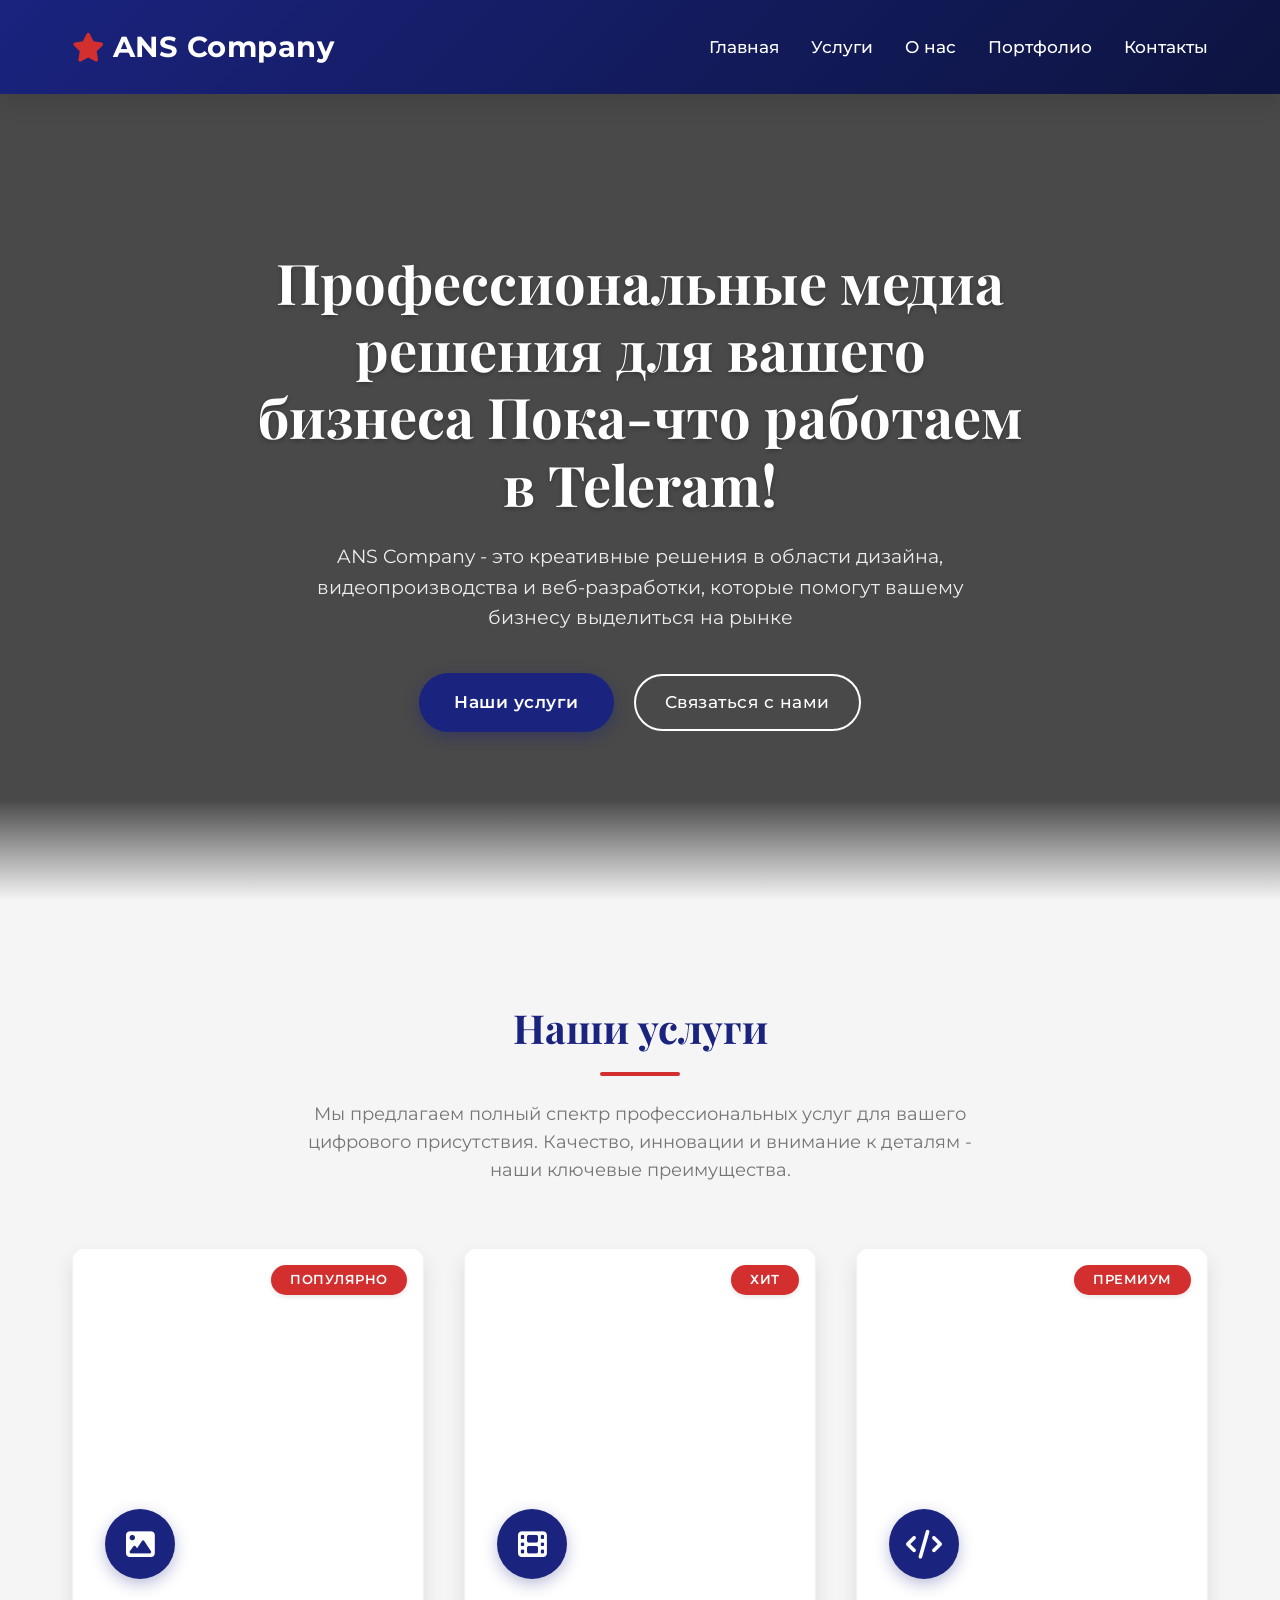
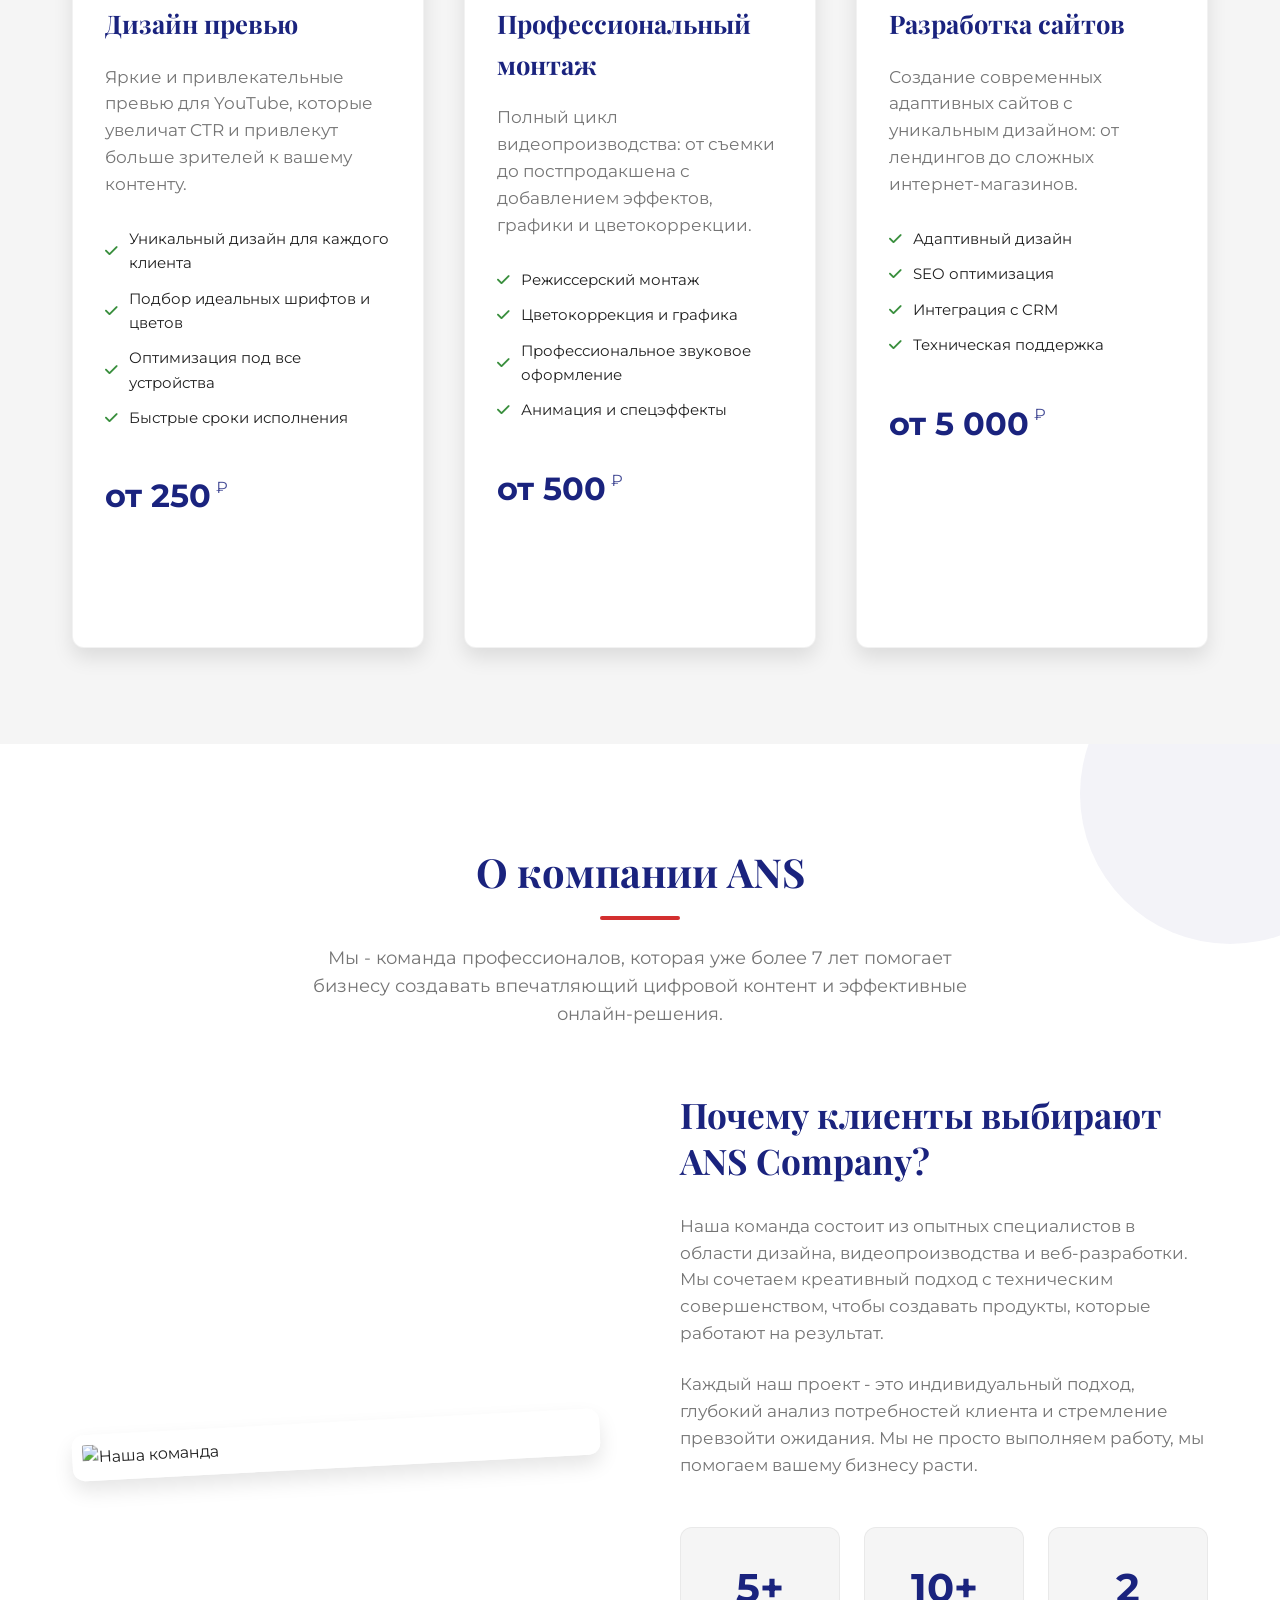
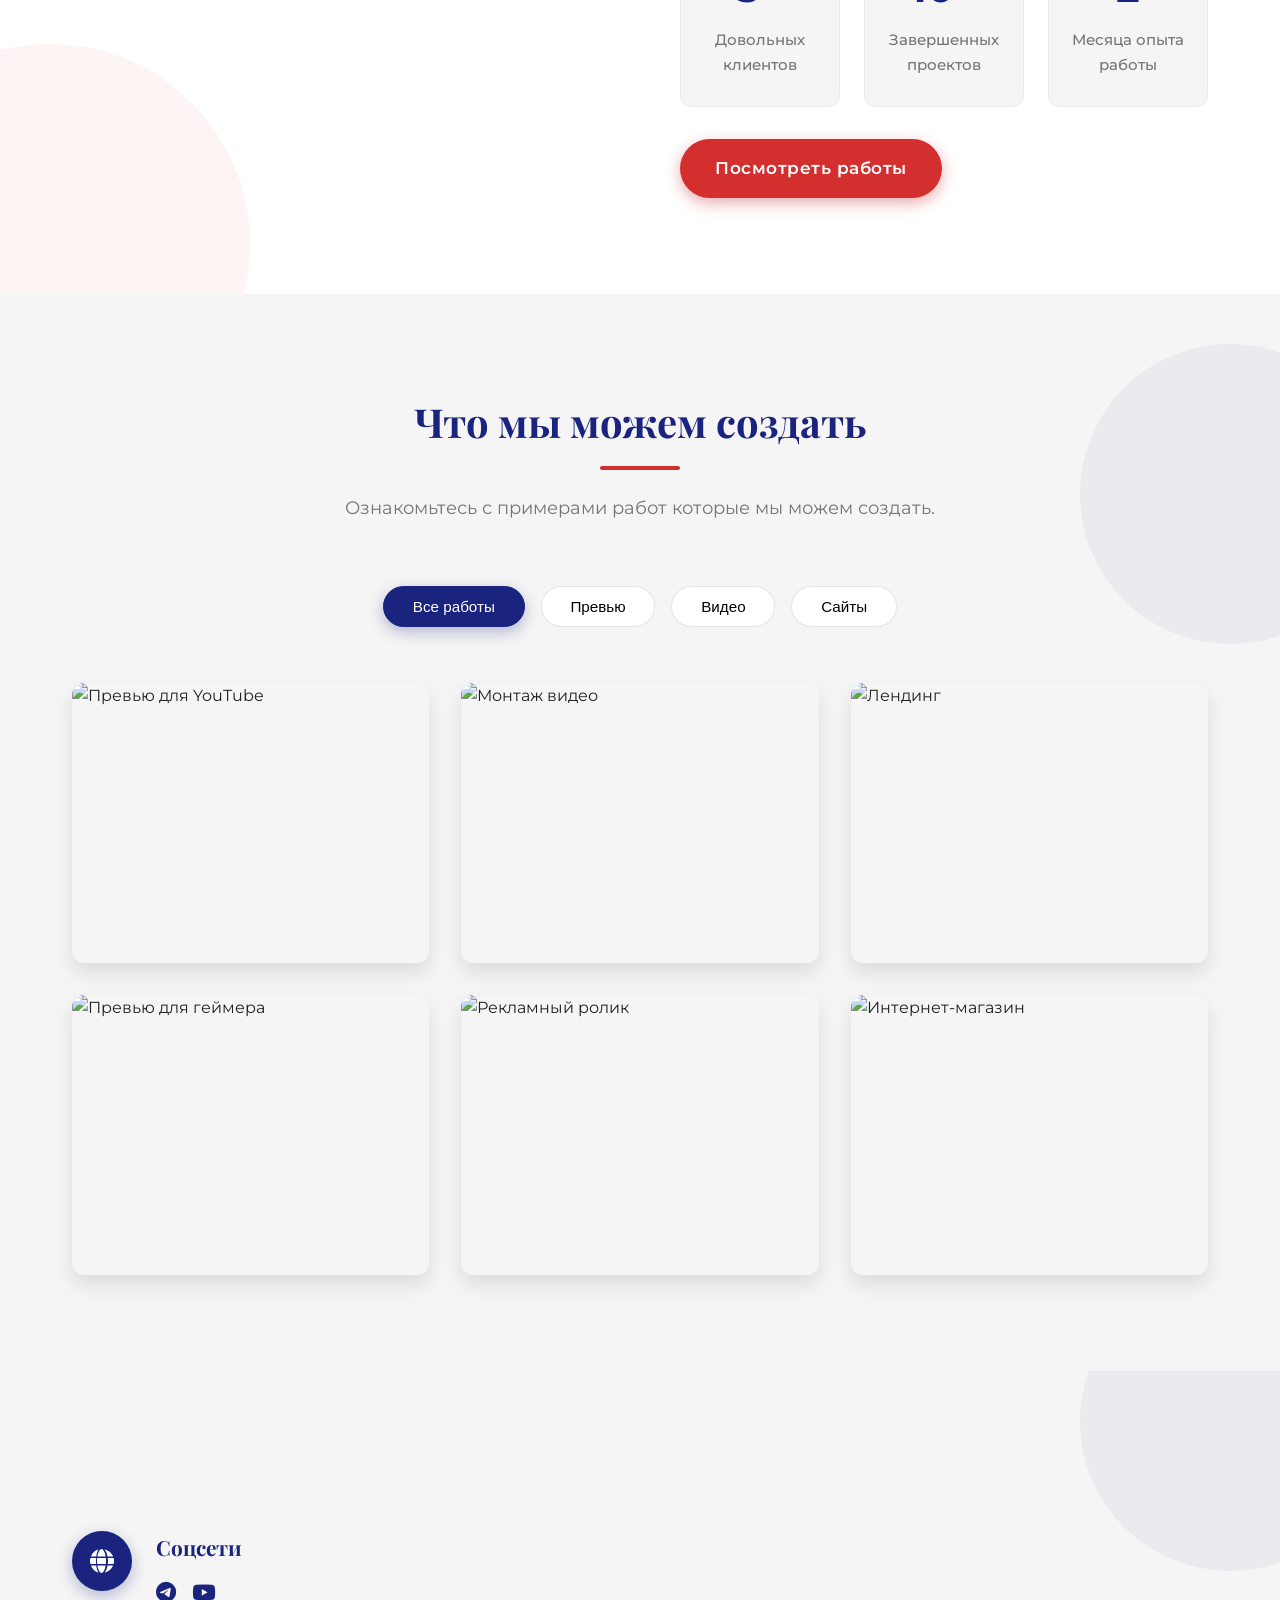
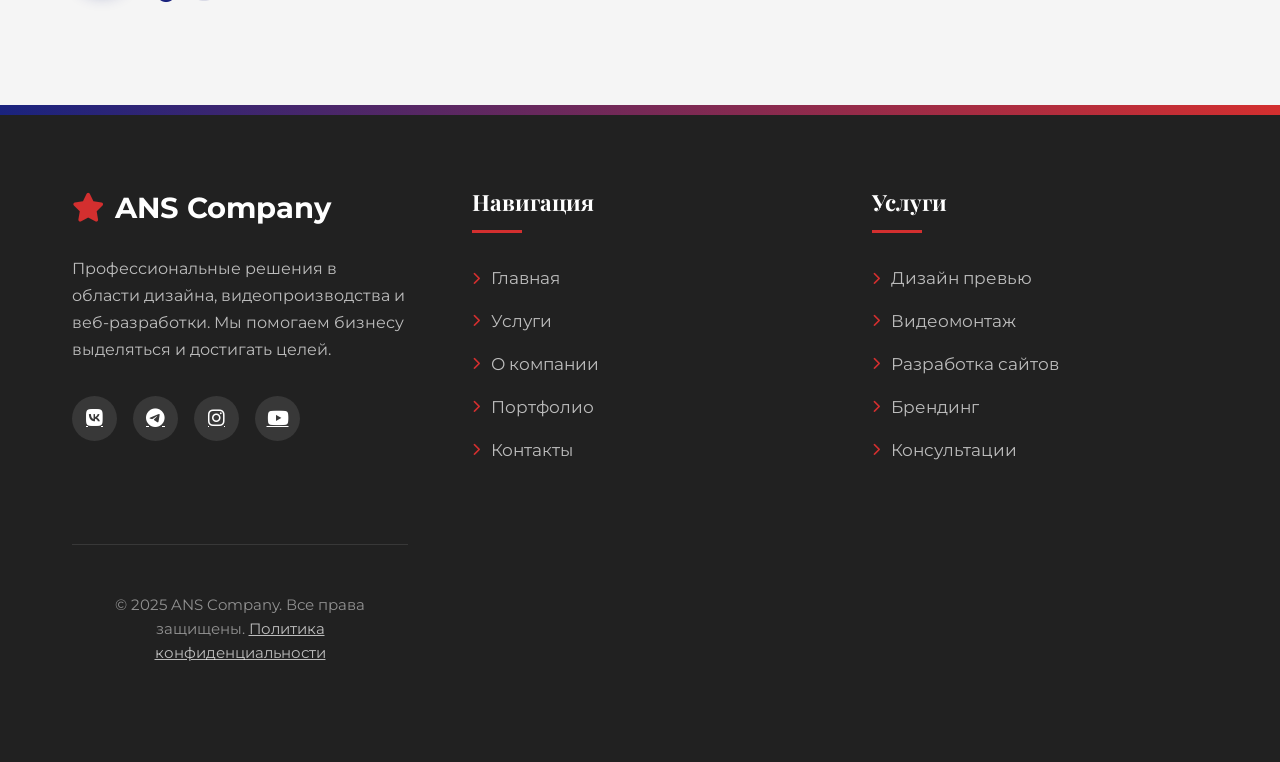
==== index.html @ fa91550e "Update index.html" ====
<!DOCTYPE html>
<html lang="ru">
<head>
    <meta charset="UTF-8">
    <meta name="viewport" content="width=device-width, initial-scale=1.0">
    <title>ANS Company - Профессиональные медиа услуги</title>
    <link rel="stylesheet" href="https://cdnjs.cloudflare.com/ajax/libs/font-awesome/6.4.0/css/all.min.css">
    <link rel="preconnect" href="https://fonts.googleapis.com">
    <link rel="preconnect" href="https://fonts.gstatic.com" crossorigin>
    <link href="https://fonts.googleapis.com/css2?family=Montserrat:wght@400;500;600;700&family=Playfair+Display:wght@700&display=swap" rel="stylesheet">
    <link rel="stylesheet" href="style.css">
</head>
<body>
    <!-- Header -->
    <header id="header">
        <div class="container">
            <div class="header-content">
                <div class="logo">
                    <i class="fas fa-star"></i>
                    <span>ANS Company</span>
                </div>
                
                <nav>
                    <ul id="nav-menu">
                        <li><a href="#home">Главная</a></li>
                        <li><a href="#services">Услуги</a></li>
                        <li><a href="#about">О нас</a></li>
                        <li><a href="#portfolio">Портфолио</a></li>
                        <li><a href="#contact">Контакты</a></li>
                    </ul>
                    
                    <button class="mobile-menu-btn" id="mobile-menu-btn">
                        <i class="fas fa-bars"></i>с
                    </button>
                </nav>
            </div>
        </div>
    </header>

    <!-- Hero Section -->
    <section class="hero" id="home">
        <div class="container">
            <div class="hero-content">
                <h1>Профессиональные медиа решения для вашего бизнеса
Пока-что работаем в Teleram!
</h1>
                <p>ANS Company - это креативные решения в области дизайна, видеопроизводства и веб-разработки, которые помогут вашему бизнесу выделиться на рынке</p>
                <div>
                    <a href="#services" class="btn btn-primary btn-pulse">Наши услуги</a>
                    <a href="https://t.me/andcompanyi" class="btn btn-outline" style="margin-left: 1rem;">Связаться с нами</a>
                </div>
            </div>
        </div>
    </section>

    <!-- Services Section -->
    <section class="section" id="services">
        <div class="container">
            <div class="section-title">
                <h2>Наши услуги</h2>
                <p>Мы предлагаем полный спектр профессиональных услуг для вашего цифрового присутствия. Качество, инновации и внимание к деталям - наши ключевые преимущества.</p>
            </div>
            
            <div class="services-grid">
                <!-- Service 1 -->
                <div class="service-card">
                    <div class="service-image" style="background-image: url('https://images.unsplash.com/photo-1611162617213-6d7f115eb148?ixlib=rb-4.0.3&auto=format&fit=crop&w=1074&q=80');">
                        <span class="service-badge">Популярно</span>
                    </div>
                    <div class="service-content">
                        <div class="service-icon">
                            <i class="fas fa-image"></i>
                        </div>
                        <h3 class="service-title">Дизайн превью</h3>
                        <p class="service-description">Яркие и привлекательные превью для YouTube, которые увеличат CTR и привлекут больше зрителей к вашему контенту.</p>
                        
                        <ul class="service-features">
                            <li><i class="fas fa-check"></i> Уникальный дизайн для каждого клиента</li>
                            <li><i class="fas fa-check"></i> Подбор идеальных шрифтов и цветов</li>
                            <li><i class="fas fa-check"></i> Оптимизация под все устройства</li>
                            <li><i class="fas fa-check"></i> Быстрые сроки исполнения</li>
                        </ul>
                        
                        <div class="service-price">от 250 <span>₽</span></div>
                        <a href="zakaz.html" class="btn btn-outline">Заказать</a>
                    </div>
                </div>
                
                <!-- Service 2 -->
                <div class="service-card">
                    <div class="service-image" style="background-image: url('https://images.unsplash.com/photo-1581094794329-c8112a89af12?ixlib=rb-4.0.3&auto=format&fit=crop&w=1170&q=80');">
                        <span class="service-badge">Хит</span>
                    </div>
                    <div class="service-content">
                        <div class="service-icon">
                            <i class="fas fa-film"></i>
                        </div>
                        <h3 class="service-title">Профессиональный монтаж</h3>
                        <p class="service-description">Полный цикл видеопроизводства: от съемки до постпродакшена с добавлением эффектов, графики и цветокоррекции.</p>
                        
                        <ul class="service-features">
                            <li><i class="fas fa-check"></i> Режиссерский монтаж</li>
                            <li><i class="fas fa-check"></i> Цветокоррекция и графика</li>
                            <li><i class="fas fa-check"></i> Профессиональное звуковое оформление</li>
                            <li><i class="fas fa-check"></i> Анимация и спецэффекты</li>
                        </ul>
                        
                        <div class="service-price">от 500 <span>₽</span></div>
                        <a href="zakaz.html" class="btn btn-outline">Заказать</a>
                    </div>
                </div>
                
                <!-- Service 3 -->
                <div class="service-card">
                    <div class="service-image" style="background-image: url('https://images.unsplash.com/photo-1547658719-da2b51169166?ixlib=rb-4.0.3&auto=format&fit=crop&w=1064&q=80');">
                        <span class="service-badge">Премиум</span>
                    </div>
                    <div class="service-content">
                        <div class="service-icon">
                            <i class="fas fa-code"></i>
                        </div>
                        <h3 class="service-title">Разработка сайтов</h3>
                        <p class="service-description">Создание современных адаптивных сайтов с уникальным дизайном: от лендингов до сложных интернет-магазинов.</p>
                        
                        <ul class="service-features">
                            <li><i class="fas fa-check"></i> Адаптивный дизайн</li>
                            <li><i class="fas fa-check"></i> SEO оптимизация</li>
                            <li><i class="fas fa-check"></i> Интеграция с CRM</li>
                            <li><i class="fas fa-check"></i> Техническая поддержка</li>
                        </ul>
                        
                        <div class="service-price">от 5 000 <span>₽</span></div>
                        <a href="zakaz.html" class="btn btn-outline">Заказать</a>
                    </div>
                </div>
            </div>
        </div>
    </section>

    <!-- About Section -->
    <section class="section about" id="about">
        <div class="container">
            <div class="section-title">
                <h2>О компании ANS</h2>
                <p>Мы - команда профессионалов, которая уже более 7 лет помогает бизнесу создавать впечатляющий цифровой контент и эффективные онлайн-решения.</p>
            </div>
            
            <div class="about-content">
                <div class="about-image">
                    <img src="https://images.unsplash.com/photo-1522071820081-009f0129c71c?ixlib=rb-4.0.3&auto=format&fit=crop&w=1470&q=80" alt="Наша команда">
                </div>
                
                <div class="about-text">
                    <h3>Почему клиенты выбирают ANS Company?</h3>
                    <p>Наша команда состоит из опытных специалистов в области дизайна, видеопроизводства и веб-разработки. Мы сочетаем креативный подход с техническим совершенством, чтобы создавать продукты, которые работают на результат.</p>
                    <p>Каждый наш проект - это индивидуальный подход, глубокий анализ потребностей клиента и стремление превзойти ожидания. Мы не просто выполняем работу, мы помогаем вашему бизнесу расти.</p>
                    
                    <div class="stats">
                        <div class="stat-item">
                            <div class="stat-number">5+</div>
                            <div class="stat-text">Довольных клиентов</div>
                        </div>
                        <div class="stat-item">
                            <div class="stat-number">10+</div>
                            <div class="stat-text">Завершенных проектов</div>
                        </div>
                        <div class="stat-item">
                            <div class="stat-number">2</div>
                            <div class="stat-text">Месяца опыта работы</div>
                        </div>
                    </div>
                    
                    <a href="#portfolio" class="btn btn-secondary" style="margin-top: 2rem;">Посмотреть работы</a>
                </div>
            </div>
        </div>
    </section>

    <!-- Portfolio Section -->
    <section class="section portfolio" id="portfolio">
        <div class="container">
            <div class="section-title">
                <h2>Что мы можем создать</h2>
                <p>Ознакомьтесь с примерами работ которые мы можем создать.</p>
            </div>
            
            <div class="portfolio-filter">
                <button class="filter-btn active" data-filter="all">Все работы</button>
                <button class="filter-btn" data-filter="preview">Превью</button>
                <button class="filter-btn" data-filter="video">Видео</button>
                <button class="filter-btn" data-filter="website">Сайты</button>
            </div>
            
            <div class="portfolio-grid">
                <!-- Portfolio Item 1 -->
                <div class="portfolio-item" data-category="preview">
                    <img src="https://images.unsplash.com/photo-1611162616475-46592b32151b?ixlib=rb-4.0.3&auto=format&fit=crop&w=1074&q=80" alt="Превью для YouTube" class="portfolio-img">
                    <div class="portfolio-overlay">
                        <h4 class="portfolio-title">Превью для YouTube</h4>
                        <a href="#" class="portfolio-link"><i class="fas fa-eye"></i> Подробнее</a>
                    </div>
                </div>
                
                <!-- Portfolio Item 2 -->
                <div class="portfolio-item" data-category="video">
                    <img src="https://images.unsplash.com/photo-1581094794329-c8112a89af12?ixlib=rb-4.0.3&auto=format&fit=crop&w=1170&q=80" alt="Монтаж видео" class="portfolio-img">
                    <div class="portfolio-overlay">
                        <h4 class="portfolio-title">Корпоративное видео</h4>
                        <a href="#" class="portfolio-link"><i class="fas fa-eye"></i> Подробнее</a>
                    </div>
                </div>
                
                <!-- Portfolio Item 3 -->
                <div class="portfolio-item" data-category="website">
                    <img src="https://images.unsplash.com/photo-1547658719-da2b51169166?ixlib=rb-4.0.3&auto=format&fit=crop&w=1064&q=80" alt="Лендинг" class="portfolio-img">
                    <div class="portfolio-overlay">
                        <h4 class="portfolio-title">Лендинг для стартапа</h4>
                        <a href="#" class="portfolio-link"><i class="fas fa-eye"></i> Подробнее</a>
                    </div>
                </div>
                
                <!-- Portfolio Item 4 -->
                <div class="portfolio-item" data-category="preview">
                    <img src="https://images.unsplash.com/photo-1611162616305-c69b3fa7fbe0?ixlib=rb-4.0.3&auto=format&fit=crop&w=1074&q=80" alt="Превью для геймера" class="portfolio-img">
                    <div class="portfolio-overlay">
                        <h4 class="portfolio-title">Превью для игрового канала</h4>
                        <a href="#" class="portfolio-link"><i class="fas fa-eye"></i> Подробнее</a>
                    </div>
                </div>
                
                <!-- Portfolio Item 5 -->
                <div class="portfolio-item" data-category="video">
                    <img src="https://images.unsplash.com/photo-1552664730-d307ca884978?ixlib=rb-4.0.3&auto=format&fit=crop&w=1470&q=80" alt="Рекламный ролик" class="portfolio-img">
                    <div class="portfolio-overlay">
                        <h4 class="portfolio-title">Рекламный ролик</h4>
                        <a href="#" class="portfolio-link"><i class="fas fa-eye"></i> Подробнее</a>
                    </div>
                </div>
                
                <!-- Portfolio Item 6 -->
                <div class="portfolio-item" data-category="website">
                    <img src="https://images.unsplash.com/photo-1467232004584-a241de8bcf5d?ixlib=rb-4.0.3&auto=format&fit=crop&w=1169&q=80" alt="Интернет-магазин" class="portfolio-img">
                    <div class="portfolio-overlay">
                        <h4 class="portfolio-title">Интернет-магазин</h4>
                        <a href="#" class="portfolio-link"><i class="fas fa-eye"></i> Подробнее</a>
                    </div>
                </div>
            </div>
        </div>
    </section>

    <!-- Testimonials Section -->
   

    <!-- Contact Section -->
    <section class="section contact" id="contact">
        <div class="container">
            <div class="section-title">
            </div>
            
            
                    
                    <div class="contact-item">
                        <div class="contact-icon">
                            <i class="fas fa-globe"></i>
                        </div>
                        <div class="contact-text">
                            <h3>Соцсети</h3>
                            <div style="display: flex; gap: 1rem; margin-top: 0.5rem;">
                                <a href="#" style="color: var(--primary); font-size: 1.3rem;"><i class="fab fa-telegram"></i> </a>
                                <a href="#" style="color: var(--primary); font-size: 1.3rem;"><i class="fab fa-youtube"></i></a>
                            </div>
                        </div>
                    </div>
                </div>
                
                
    </section>

    <!-- Footer -->
    <footer>
        <div class="container">
            <div class="footer-content">
                <div class="footer-about">
                    <div class="footer-logo">
                        <i class="fas fa-star"></i>
                        <span>ANS Company</span>
                    </div>
                    <p>Профессиональные решения в области дизайна, видеопроизводства и веб-разработки. Мы помогаем бизнесу выделяться и достигать целей.</p>
                    <div class="social-links">
                        <a href="#" class="social-link"><i class="fab fa-vk"></i></a>
                        <a href="#" class="social-link"><i class="fab fa-telegram"></i></a>
                        <a href="#" class="social-link"><i class="fab fa-instagram"></i></a>
                        <a href="#" class="social-link"><i class="fab fa-youtube"></i></a>
                    </div>
                </div>
                
                <div class="footer-links">
                    <h3>Навигация</h3>
                    <ul>
                        <li><a href="#home"><i class="fas fa-chevron-right"></i> Главная</a></li>
                        <li><a href="#services"><i class="fas fa-chevron-right"></i> Услуги</a></li>
                        <li><a href="#about"><i class="fas fa-chevron-right"></i> О компании</a></li>
                        <li><a href="#portfolio"><i class="fas fa-chevron-right"></i> Портфолио</a></li>
                        <li><a href="#contact"><i class="fas fa-chevron-right"></i> Контакты</a></li>
                    </ul>
                </div>
                
                <div class="footer-links">
                    <h3>Услуги</h3>
                    <ul>
                        <li><a href="#"><i class="fas fa-chevron-right"></i> Дизайн превью</a></li>
                        <li><a href="#"><i class="fas fa-chevron-right"></i> Видеомонтаж</a></li>
                        <li><a href="#"><i class="fas fa-chevron-right"></i> Разработка сайтов</a></li>
                        <li><a href="#"><i class="fas fa-chevron-right"></i> Брендинг</a></li>
                        <li><a href="#"><i class="fas fa-chevron-right"></i> Консультации</a></li>
                    </ul>
                </div>
                
                
            <div class="footer-bottom">
                <p>&copy; 2025 ANS Company. Все права защищены. <a href="#" style="color: rgba(255,255,255,0.7);">Политика конфиденциальности</a></p>
            </div>
        </div>
    </footer>

    <!-- Back to Top Button -->
    <a href="#" class="back-to-top" id="backToTop">
        <i class="fas fa-arrow-up"></i>
    </a>

    <script>
        // Mobile Menu Toggle
        const mobileMenuBtn = document.getElementById('mobile-menu-btn');
        const navMenu = document.getElementById('nav-menu');
        
        mobileMenuBtn.addEventListener('click', () => {
            navMenu.classList.toggle('active');
            mobileMenuBtn.innerHTML = navMenu.classList.contains('active') 
                ? '<i class="fas fa-times"></i>' 
                : '<i class="fas fa-bars"></i>';
        });
        
        // Close mobile menu when clicking on a link
        document.querySelectorAll('#nav-menu a').forEach(link => {
            link.addEventListener('click', () => {
                navMenu.classList.remove('active');
                mobileMenuBtn.innerHTML = '<i class="fas fa-bars"></i>';
            });
        });
        
        // Header scroll effect
        const header = document.getElementById('header');
        
        window.addEventListener('scroll', () => {
            if (window.scrollY > 100) {
                header.classList.add('scrolled');
            } else {
                header.classList.remove('scrolled');
            }
        });
        
        // Back to Top Button
        const backToTopBtn = document.getElementById('backToTop');
        
        window.addEventListener('scroll', () => {
            if (window.scrollY > 300) {
                backToTopBtn.classList.add('active');
            } else {
                backToTopBtn.classList.remove('active');
            }
        });
        
        // Smooth scrolling for anchor links
        document.querySelectorAll('a[href^="#"]').forEach(anchor => {
            anchor.addEventListener('click', function(e) {
                e.preventDefault();
                
                const targetId = this.getAttribute('href');
                const targetElement = document.querySelector(targetId);
                
                if (targetElement) {
                    window.scrollTo({
                        top: targetElement.offsetTop - 80,
                        behavior: 'smooth'
                    });
                }
            });
        });
        
        // Portfolio Filter
        const filterButtons = document.querySelectorAll('.filter-btn');
        const portfolioItems = document.querySelectorAll('.portfolio-item');
        
        filterButtons.forEach(button => {
            button.addEventListener('click', () => {
                // Remove active class from all buttons
                filterButtons.forEach(btn => btn.classList.remove('active'));
                // Add active class to clicked button
                button.classList.add('active');
                
                const filterValue = button.getAttribute('data-filter');
                
                portfolioItems.forEach(item => {
                    if (filterValue === 'all' || item.getAttribute('data-category') === filterValue) {
                        item.style.display = 'block';
                    } else {
                        item.style.display = 'none';
                    }
                });
            });
        });
        
        // Form submission
        const contactForm = document.getElementById('contactForm');
        
        contactForm.addEventListener('submit', function(e) {
            e.preventDefault();
            
            // Get form values
            const name = document.getElementById('name').value;
            const email = document.getElementById('email').value;
            const service = document.getElementById('service').value;
            
            // Show success message
            alert(`Спасибо, ${name}! Ваша заявка на услугу "${service}" принята. Мы свяжемся с вами по email ${email} в ближайшее время.`);
            
            // Reset form
            this.reset();
        });
        
        // Simple testimonial slider
        let currentTestimonial = 0;
        const testimonials = document.querySelectorAll('.testimonial-item');
        
        function showTestimonial(index) {
            testimonials.forEach((testimonial, i) => {
                testimonial.style.display = i === index ? 'block' : 'none';
            });
        }
        
        function nextTestimonial() {
            currentTestimonial = (currentTestimonial + 1) % testimonials.length;
            showTestimonial(currentTestimonial);
        }
        
        // Initialize
        showTestimonial(0);
        
        // Auto rotate testimonials every 5 seconds
        setInterval(nextTestimonial, 5000);
    </script>
</body>
</html>
---- style.css ----
:root {
    --primary: #1a237e; /* Темно-синий */
    --primary-dark: #0d1440; /* Очень темно-синий */
    --secondary: #d32f2f; /* Ярко-красный */
    --dark: #212121; /* Темно-серый */
    --light: #f5f5f5; /* Светло-серый */
    --gray: #757575; /* Серый */
    --success: #388e3c; /* Зеленый */
    --danger: #d32f2f; /* Красный */
    --shadow: 0 10px 20px rgba(0,0,0,0.1);
    --transition: all 0.3s cubic-bezier(0.25, 0.8, 0.25, 1);
    --border-radius: 12px;
}

* {
    margin: 0;
    padding: 0;
    box-sizing: border-box;
}

body {
    font-family: 'Montserrat', sans-serif;
    background-color: var(--light);
    color: var(--dark);
    line-height: 1.6;
    overflow-x: hidden;
}

h1, h2, h3, h4 {
    font-family: 'Playfair Display', serif;
    font-weight: 700;
    color: var(--primary);
}

/* Header */
header {
    background: linear-gradient(135deg, var(--primary), var(--primary-dark));
    color: white;
    padding: 1.5rem 0;
    position: fixed;
    width: 100%;
    top: 0;
    z-index: 1000;
    box-shadow: var(--shadow);
    transition: var(--transition);
}

header.scrolled {
    padding: 1rem 0;
    background: rgba(26, 35, 126, 0.98);
    backdrop-filter: blur(10px);
}

.container {
    max-width: 1200px;
    margin: 0 auto;
    padding: 0 2rem;
}

.header-content {
    display: flex;
    justify-content: space-between;
    align-items: center;
}

.logo {
    font-size: 1.8rem;
    font-weight: 700;
    display: flex;
    align-items: center;
    gap: 0.5rem;
    letter-spacing: 0.5px;
    color: white;
}

.logo i {
    color: var(--secondary);
}

/* Navigation */
nav ul {
    display: flex;
    list-style: none;
    gap: 2rem;
}

nav ul li a {
    color: white;
    text-decoration: none;
    font-weight: 500;
    transition: var(--transition);
    position: relative;
    padding: 0.5rem 0;
    font-size: 1.05rem;
}

nav ul li a::after {
    content: '';
    position: absolute;
    bottom: 0;
    left: 0;
    width: 0;
    height: 2px;
    background-color: var(--secondary);
    transition: var(--transition);
}

nav ul li a:hover::after {
    width: 100%;
}

.mobile-menu-btn {
    display: none;
    background: none;
    border: none;
    color: white;
    font-size: 1.5rem;
    cursor: pointer;
    transition: var(--transition);
}

.mobile-menu-btn:hover {
    color: var(--secondary);
}

/* Hero Section */
.hero {
    height: 100vh;
    min-height: 800px;
    display: flex;
    align-items: center;
    background: linear-gradient(rgba(0,0,0,0.7), rgba(0,0,0,0.7)), 
                url('https://images.unsplash.com/photo-1579389083078-4e7018379f7e?ixlib=rb-4.0.3&auto=format&fit=crop&w=1470&q=80');
    background-size: cover;
    background-position: center;
    background-attachment: fixed;
    color: white;
    text-align: center;
    padding-top: 80px;
    position: relative;
}

.hero::before {
    content: '';
    position: absolute;
    bottom: 0;
    left: 0;
    width: 100%;
    height: 100px;
    background: linear-gradient(transparent, var(--light));
}

.hero-content {
    max-width: 800px;
    margin: 0 auto;
    position: relative;
    z-index: 1;
}

.hero h1 {
    font-size: 3.5rem;
    margin-bottom: 1.5rem;
    line-height: 1.2;
    text-shadow: 0 2px 4px rgba(0,0,0,0.3);
    color: white;
}

.hero p {
    font-size: 1.2rem;
    margin-bottom: 2.5rem;
    opacity: 0.9;
    max-width: 700px;
    margin-left: auto;
    margin-right: auto;
}

/* Buttons */
.btn {
    display: inline-block;
    padding: 1rem 2.2rem;
    border-radius: 50px;
    text-decoration: none;
    font-weight: 600;
    transition: var(--transition);
    text-align: center;
    cursor: pointer;
    font-size: 1.05rem;
    border: none;
    letter-spacing: 0.5px;
}

.btn-primary {
    background-color: var(--primary);
    color: white;
    box-shadow: 0 5px 15px rgba(26, 35, 126, 0.4);
}

.btn-primary:hover {
    background-color: var(--primary-dark);
    transform: translateY(-3px);
    box-shadow: 0 8px 25px rgba(26, 35, 126, 0.6);
}

.btn-outline {
    border: 2px solid white;
    color: white;
    font-weight: 500;
    padding: 0.8rem 1.8rem;
}

.btn-outline:hover {
    background-color: white;
    color: var(--primary);
}

.btn-secondary {
    background-color: var(--secondary);
    color: white;
    box-shadow: 0 5px 15px rgba(211, 47, 47, 0.4);
}

.btn-secondary:hover {
    background-color: #b71c1c;
    transform: translateY(-3px);
    box-shadow: 0 8px 25px rgba(211, 47, 47, 0.6);
}

/* Sections */
.section {
    padding: 6rem 0;
}

.section-title {
    text-align: center;
    margin-bottom: 4rem;
}

.section-title h2 {
    font-size: 2.5rem;
    color: var(--primary);
    position: relative;
    display: inline-block;
    padding-bottom: 1rem;
}

.section-title h2::after {
    content: '';
    position: absolute;
    bottom: 0;
    left: 50%;
    transform: translateX(-50%);
    width: 80px;
    height: 4px;
    background-color: var(--secondary);
    border-radius: 2px;
}

.section-title p {
    color: var(--gray);
    max-width: 700px;
    margin: 1.5rem auto 0;
    font-size: 1.1rem;
}

/* Service Cards */
.services-grid {
    display: grid;
    grid-template-columns: repeat(auto-fit, minmax(350px, 1fr));
    gap: 2.5rem;
}

.service-card {
    background-color: white;
    border-radius: var(--border-radius);
    overflow: hidden;
    box-shadow: var(--shadow);
    transition: var(--transition);
    position: relative;
    z-index: 1;
    border: 1px solid rgba(0,0,0,0.05);
}

.service-card::before {
    content: '';
    position: absolute;
    top: 0;
    left: 0;
    width: 100%;
    height: 100%;
    background: linear-gradient(135deg, var(--primary), var(--secondary));
    opacity: 0;
    z-index: -1;
    transition: var(--transition);
}

.service-card:hover {
    transform: translateY(-10px);
    color: white;
    box-shadow: 0 15px 30px rgba(0,0,0,0.2);
}

.service-card:hover .service-icon {
    background-color: white;
    color: var(--primary);
    transform: rotateY(180deg);
}

.service-card:hover .btn-outline {
    background-color: white;
    color: var(--primary);
}

.service-image {
    height: 220px;
    background-size: cover;
    background-position: center;
    position: relative;
}

.service-badge {
    position: absolute;
    top: 1rem;
    right: 1rem;
    background-color: var(--secondary);
    color: white;
    padding: 0.3rem 1.2rem;
    border-radius: 50px;
    font-size: 0.8rem;
    font-weight: 600;
    text-transform: uppercase;
    letter-spacing: 0.5px;
    box-shadow: 0 2px 5px rgba(0,0,0,0.1);
}

.service-content {
    padding: 2.5rem 2rem;
    position: relative;
}

.service-icon {
    width: 70px;
    height: 70px;
    background-color: var(--primary);
    color: white;
    border-radius: 50%;
    display: flex;
    align-items: center;
    justify-content: center;
    font-size: 1.8rem;
    margin-bottom: 1.5rem;
    transition: var(--transition);
    box-shadow: 0 5px 15px rgba(26, 35, 126, 0.3);
}

.service-title {
    font-size: 1.6rem;
    margin-bottom: 1.2rem;
}

.service-description {
    margin-bottom: 1.8rem;
    color: var(--gray);
    transition: var(--transition);
    font-size: 1.05rem;
}

.service-card:hover .service-description {
    color: rgba(255,255,255,0.9);
}

.service-features {
    margin-bottom: 2.5rem;
}

.service-features li {
    list-style: none;
    margin-bottom: 0.7rem;
    display: flex;
    align-items: center;
    gap: 0.7rem;
    font-size: 0.95rem;
}

.service-features li i {
    color: var(--success);
    font-size: 0.9rem;
}

.service-price {
    font-size: 2rem;
    font-weight: 700;
    margin-bottom: 1.8rem;
    color: var(--primary);
    transition: var(--transition);
    display: flex;
    align-items: flex-start;
}

.service-price span {
    font-size: 1rem;
    font-weight: normal;
    opacity: 0.8;
    margin-top: 0.3rem;
    margin-left: 0.3rem;
}

.service-card:hover .service-price {
    color: white;
}

/* About Section */
.about {
    background-color: white;
    position: relative;
    overflow: hidden;
}

.about::before {
    content: '';
    position: absolute;
    top: -100px;
    right: -100px;
    width: 300px;
    height: 300px;
    background-color: rgba(26, 35, 126, 0.05);
    border-radius: 50%;
    z-index: 0;
}

.about::after {
    content: '';
    position: absolute;
    bottom: -150px;
    left: -150px;
    width: 400px;
    height: 400px;
    background-color: rgba(211, 47, 47, 0.05);
    border-radius: 50%;
    z-index: 0;
}

.about-content {
    display: grid;
    grid-template-columns: 1fr 1fr;
    gap: 5rem;
    align-items: center;
    position: relative;
    z-index: 1;
}

.about-image {
    border-radius: var(--border-radius);
    overflow: hidden;
    box-shadow: var(--shadow);
    border: 10px solid white;
    transform: rotate(-3deg);
    transition: var(--transition);
}

.about-image:hover {
    transform: rotate(0deg);
}

.about-image img {
    width: 100%;
    height: auto;
    display: block;
}

.about-text h3 {
    font-size: 2.2rem;
    margin-bottom: 1.8rem;
    color: var(--primary);
    line-height: 1.3;
}

.about-text p {
    margin-bottom: 1.5rem;
    color: var(--gray);
    font-size: 1.05rem;
}

.stats {
    display: grid;
    grid-template-columns: repeat(3, 1fr);
    gap: 1.5rem;
    margin-top: 3rem;
}

.stat-item {
    text-align: center;
    padding: 1.8rem 1rem;
    background-color: var(--light);
    border-radius: var(--border-radius);
    transition: var(--transition);
    border: 1px solid rgba(0,0,0,0.05);
}

.stat-item:hover {
    transform: translateY(-5px);
    box-shadow: var(--shadow);
    background-color: var(--primary);
    color: white;
}

.stat-item:hover .stat-number {
    color: white;
}

.stat-item:hover .stat-text {
    color: rgba(255,255,255,0.9);
}

.stat-number {
    font-size: 2.5rem;
    font-weight: 700;
    color: var(--primary);
    margin-bottom: 0.5rem;
    transition: var(--transition);
}

.stat-text {
    font-size: 0.95rem;
    color: var(--gray);
    transition: var(--transition);
    font-weight: 500;
}

/* Portfolio Section */
.portfolio {
    background-color: var(--light);
    position: relative;
}

.portfolio::before {
    content: '';
    position: absolute;
    top: 50px;
    right: -100px;
    width: 300px;
    height: 300px;
    background-color: rgba(26, 35, 126, 0.05);
    border-radius: 50%;
    z-index: 0;
}

.portfolio-filter {
    display: flex;
    justify-content: center;
    gap: 1rem;
    margin-bottom: 3.5rem;
    flex-wrap: wrap;
}

.filter-btn {
    padding: 0.7rem 1.8rem;
    background-color: white;
    border: 1px solid rgba(0,0,0,0.1);
    border-radius: 50px;
    cursor: pointer;
    font-weight: 500;
    transition: var(--transition);
    font-size: 0.95rem;
}

.filter-btn.active, .filter-btn:hover {
    background-color: var(--primary);
    color: white;
    border-color: var(--primary);
    box-shadow: 0 5px 15px rgba(26, 35, 126, 0.3);
}

.portfolio-grid {
    display: grid;
    grid-template-columns: repeat(auto-fill, minmax(350px, 1fr));
    gap: 2rem;
    position: relative;
    z-index: 1;
}

.portfolio-item {
    border-radius: var(--border-radius);
    overflow: hidden;
    position: relative;
    box-shadow: var(--shadow);
    transition: var(--transition);
}

.portfolio-item:hover {
    transform: translateY(-10px);
    box-shadow: 0 15px 30px rgba(0,0,0,0.2);
}

.portfolio-img {
    width: 100%;
    height: 280px;
    object-fit: cover;
    display: block;
}

.portfolio-overlay {
    position: absolute;
    top: 0;
    left: 0;
    width: 100%;
    height: 100%;
    background: linear-gradient(rgba(26, 35, 126, 0.9), rgba(211, 47, 47, 0.9));
    display: flex;
    flex-direction: column;
    justify-content: center;
    align-items: center;
    opacity: 0;
    transition: var(--transition);
    padding: 2rem;
    text-align: center;
}

.portfolio-item:hover .portfolio-overlay {
    opacity: 1;
}

.portfolio-title {
    color: white;
    font-size: 1.6rem;
    margin-bottom: 0.8rem;
    transform: translateY(20px);
    transition: var(--transition);
}

.portfolio-category {
    color: rgba(255,255,255,0.9);
    transform: translateY(20px);
    transition: var(--transition);
    margin-bottom: 1.5rem;
    font-size: 0.95rem;
}

.portfolio-item:hover .portfolio-title,
.portfolio-item:hover .portfolio-category {
    transform: translateY(0);
}

.portfolio-link {
    color: white;
    background-color: rgba(255,255,255,0.2);
    padding: 0.7rem 1.5rem;
    border-radius: 50px;
    text-decoration: none;
    font-weight: 500;
    font-size: 0.95rem;
    transform: translateY(20px);
    transition: var(--transition);
    opacity: 0;
    display: inline-flex;
    align-items: center;
    gap: 0.5rem;
    backdrop-filter: blur(5px);
    border: 1px solid rgba(255,255,255,0.3);
}

.portfolio-item:hover .portfolio-link {
    transform: translateY(0);
    opacity: 1;
    transition-delay: 0.1s;
}

.portfolio-link:hover {
    background-color: rgba(255,255,255,0.3);
}

/* Contact Section */
.contact {
    background-color: var(--light);
    position: relative;
    overflow: hidden;
}

.contact::before {
    content: '';
    position: absolute;
    top: -100px;
    right: -100px;
    width: 300px;
    height: 300px;
    background-color: rgba(26, 35, 126, 0.05);
    border-radius: 50%;
    z-index: 0;
}

.contact-content {
    display: grid;
    grid-template-columns: repeat(auto-fit, minmax(300px, 1fr));
    gap: 4rem;
    position: relative;
    z-index: 1;
}

.contact-info {
    display: flex;
    flex-direction: column;
    gap: 2.5rem;
}

.contact-item {
    display: flex;
    align-items: flex-start;
    gap: 1.5rem;
}

.contact-icon {
    width: 60px;
    height: 60px;
    background-color: var(--primary);
    color: white;
    border-radius: 50%;
    display: flex;
    align-items: center;
    justify-content: center;
    font-size: 1.5rem;
    flex-shrink: 0;
    box-shadow: 0 5px 15px rgba(26, 35, 126, 0.3);
    transition: var(--transition);
}

.contact-item:hover .contact-icon {
    background-color: var(--secondary);
    transform: rotate(15deg);
}

.contact-text h3 {
    font-size: 1.3rem;
    margin-bottom: 0.7rem;
}

.contact-text p, .contact-text a {
    color: var(--gray);
    text-decoration: none;
    transition: var(--transition);
    font-size: 1.05rem;
}

.contact-text a:hover {
    color: var(--primary);
}

.contact-form {
    background-color: white;
    padding: 3rem;
    border-radius: var(--border-radius);
    box-shadow: var(--shadow);
    border: 1px solid rgba(0,0,0,0.05);
}

.form-group {
    margin-bottom: 1.8rem;
}

.form-label {
    display: block;
    margin-bottom: 0.5rem;
    font-weight: 500;
    color: var(--dark);
}

.form-control {
    width: 100%;
    padding: 1rem 1.2rem;
    border: 1px solid #ddd;
    border-radius: var(--border-radius);
    font-size: 1rem;
    transition: var(--transition);
    background-color: var(--light);
}

.form-control:focus {
    border-color: var(--primary);
    outline: none;
    box-shadow: 0 0 0 3px rgba(26, 35, 126, 0.2);
    background-color: white;
}

textarea.form-control {
    min-height: 180px;
    resize: vertical;
}

/* Footer */
footer {
    background-color: var(--dark);
    color: white;
    padding: 5rem 0 2rem;
    position: relative;
}

footer::before {
    content: '';
    position: absolute;
    top: 0;
    left: 0;
    width: 100%;
    height: 10px;
    background: linear-gradient(to right, var(--primary), var(--secondary));
}

.footer-content {
    display: grid;
    grid-template-columns: repeat(auto-fit, minmax(250px, 1fr));
    gap: 4rem;
    margin-bottom: 4rem;
}

.footer-logo {
    font-size: 1.8rem;
    font-weight: 700;
    margin-bottom: 1.5rem;
    display: flex;
    align-items: center;
    gap: 0.7rem;
    color: white;
}

.footer-logo i {
    color: var(--secondary);
}

.footer-about p {
    color: rgba(255,255,255,0.7);
    margin-bottom: 2rem;
    line-height: 1.7;
}

.social-links {
    display: flex;
    gap: 1rem;
}

.social-link {
    width: 45px;
    height: 45px;
    border-radius: 50%;
    background-color: rgba(255,255,255,0.1);
    display: flex;
    align-items: center;
    justify-content: center;
    transition: var(--transition);
    font-size: 1.2rem;
    color: white;
}

.social-link:hover {
    background-color: var(--primary);
    transform: translateY(-3px);
}

.footer-links h3 {
    font-size: 1.4rem;
    margin-bottom: 2rem;
    position: relative;
    padding-bottom: 0.8rem;
    color: white;
}

.footer-links h3::after {
    content: '';
    position: absolute;
    bottom: 0;
    left: 0;
    width: 50px;
    height: 3px;
    background-color: var(--secondary);
}

.footer-links ul {
    list-style: none;
}

.footer-links li {
    margin-bottom: 1rem;
}

.footer-links a {
    color: rgba(255,255,255,0.7);
    text-decoration: none;
    transition: var(--transition);
    display: flex;
    align-items: center;
    gap: 0.7rem;
    font-size: 1.05rem;
}

.footer-links a:hover {
    color: var(--secondary);
    padding-left: 7px;
}

.footer-links a i {
    font-size: 0.8rem;
    color: var(--secondary);
}

.footer-newsletter p {
    color: rgba(255,255,255,0.7);
    margin-bottom: 2rem;
    line-height: 1.7;
}

.newsletter-form {
    display: flex;
    flex-direction: column;
    gap: 1rem;
}

.newsletter-input {
    flex: 1;
    padding: 1rem 1.2rem;
    border: none;
    border-radius: var(--border-radius);
    font-size: 1rem;
    background-color: rgba(255,255,255,0.1);
    color: white;
}

.newsletter-input::placeholder {
    color: rgba(255,255,255,0.6);
}

.newsletter-btn {
    background-color: var(--secondary);
    color: white;
    border: none;
    padding: 1rem;
    border-radius: var(--border-radius);
    cursor: pointer;
    transition: var(--transition);
    font-weight: 600;
    display: flex;
    align-items: center;
    justify-content: center;
    gap: 0.5rem;
}

.newsletter-btn:hover {
    background-color: #b71c1c;
}

.footer-bottom {
    text-align: center;
    padding-top: 3rem;
    border-top: 1px solid rgba(255,255,255,0.1);
    color: rgba(255,255,255,0.5);
    font-size: 0.95rem;
}

/* Back to Top Button */
.back-to-top {
    position: fixed;
    bottom: 2rem;
    right: 2rem;
    width: 60px;
    height: 60px;
    background-color: var(--primary);
    color: white;
    border-radius: 50%;
    display: flex;
    align-items: center;
    justify-content: center;
    font-size: 1.3rem;
    box-shadow: var(--shadow);
    opacity: 0;
    visibility: hidden;
    transition: var(--transition);
    z-index: 999;
    border: none;
    cursor: pointer;
}

.back-to-top.active {
    opacity: 1;
    visibility: visible;
}

.back-to-top:hover {
    background-color: var(--primary-dark);
    transform: translateY(-5px);
}

/* Responsive Styles */
@media (max-width: 1200px) {
    .hero h1 {
        font-size: 3rem;
    }
}

@media (max-width: 992px) {
    .about-content {
        grid-template-columns: 1fr;
    }
    
    .about-image {
        max-width: 600px;
        margin: 0 auto;
    }
    
    .hero h1 {
        font-size: 2.7rem;
    }
    
    .section-title h2 {
        font-size: 2.2rem;
    }
}

@media (max-width: 768px) {
    nav ul {
        position: fixed;
        top: 80px;
        left: -100%;
        width: 100%;
        height: calc(100vh - 80px);
        background-color: var(--primary-dark);
        flex-direction: column;
        align-items: center;
        justify-content: center;
        gap: 2.5rem;
        transition: var(--transition);
    }
    
    nav ul.active {
        left: 0;
    }
    
    .mobile-menu-btn {
        display: block;
    }
    
    .hero {
        min-height: 700px;
        padding-top: 70px;
    }
    
    .hero h1 {
        font-size: 2.4rem;
    }
    
    .hero p {
        font-size: 1.1rem;
    }
    
    .section {
        padding: 4rem 0;
    }
    
    .stats {
        grid-template-columns: 1fr 1fr;
    }
    
    .contact-content {
        grid-template-columns: 1fr;
    }
    
    .contact-form {
        order: -1;
    }
}

@media (max-width: 576px) {
    .hero h1 {
        font-size: 2rem;
    }
    
    .section-title h2 {
        font-size: 1.8rem;
    }
    
    .services-grid {
        grid-template-columns: 1fr;
    }
    
    .portfolio-grid {
        grid-template-columns: 1fr;
    }
    
    .stats {
        grid-template-columns: 1fr;
    }
    
    .footer-content {
        grid-template-columns: 1fr;
        gap: 3rem;
    }
}
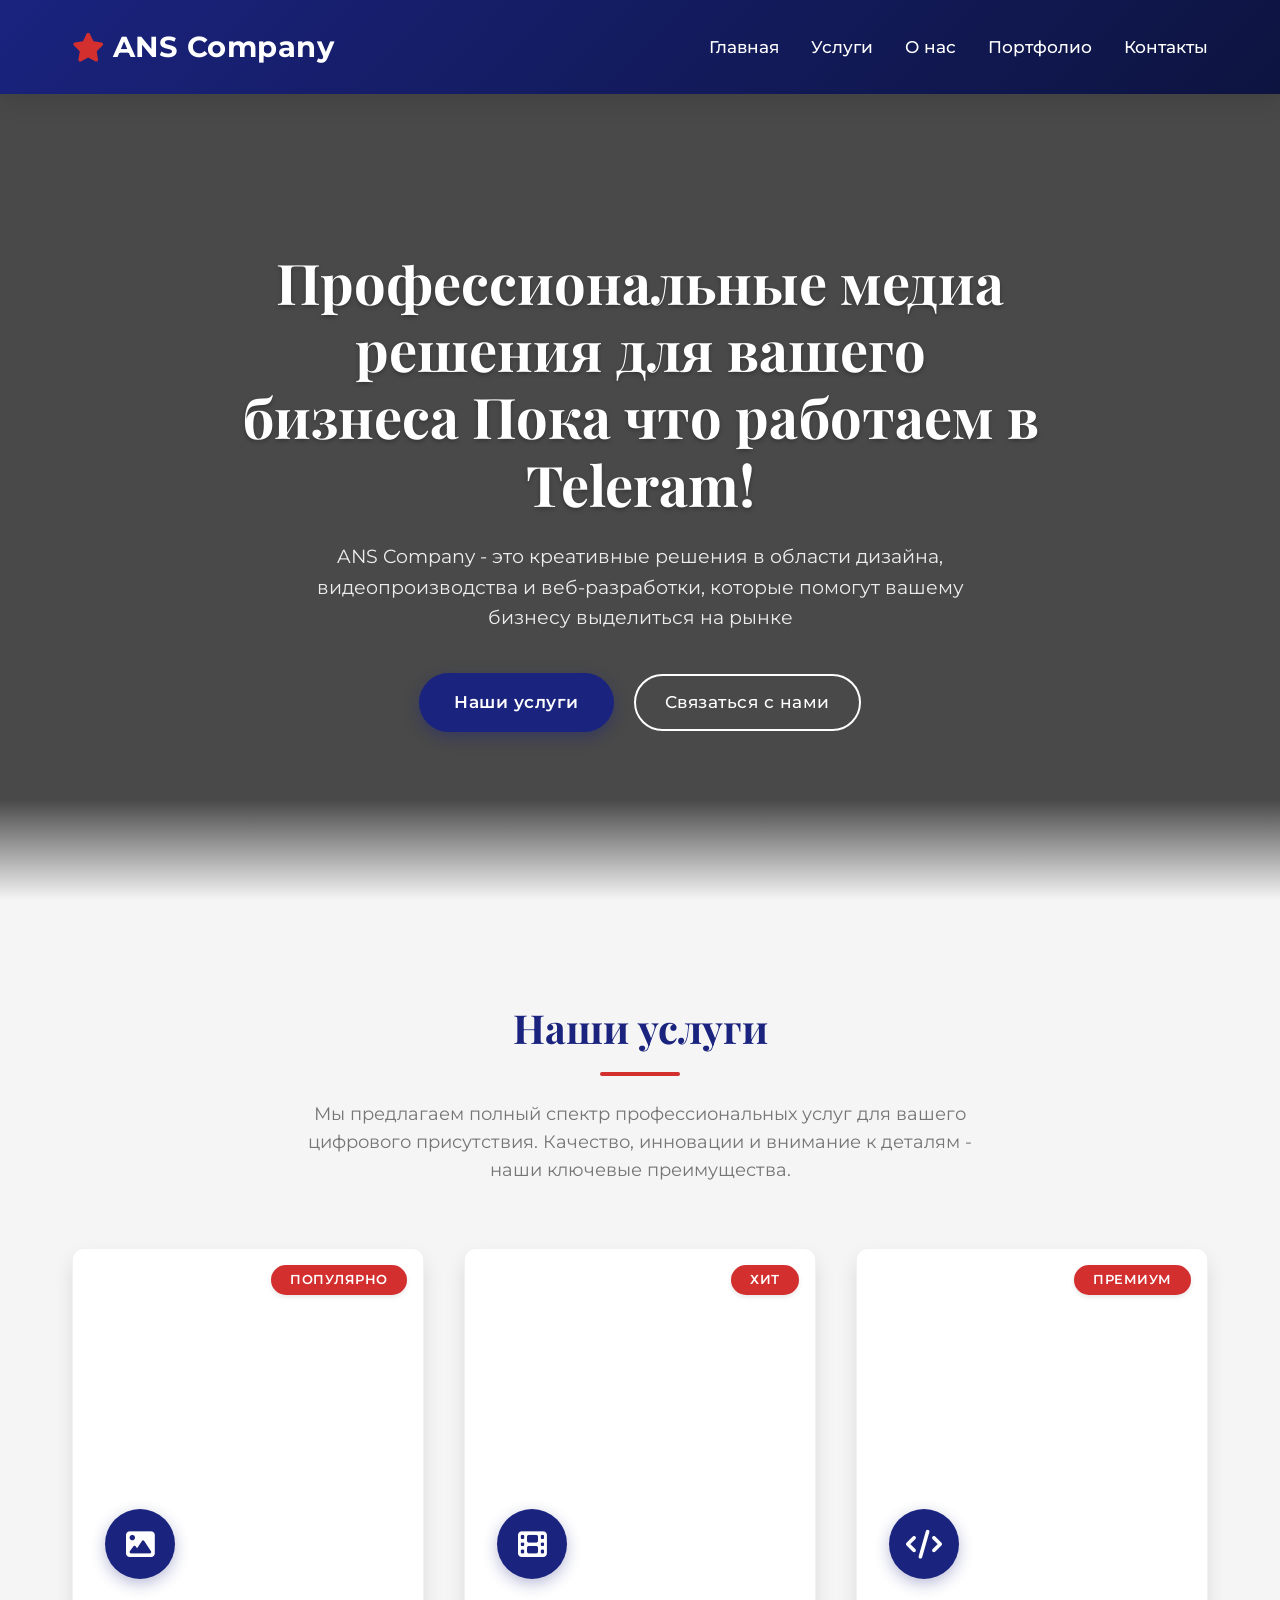
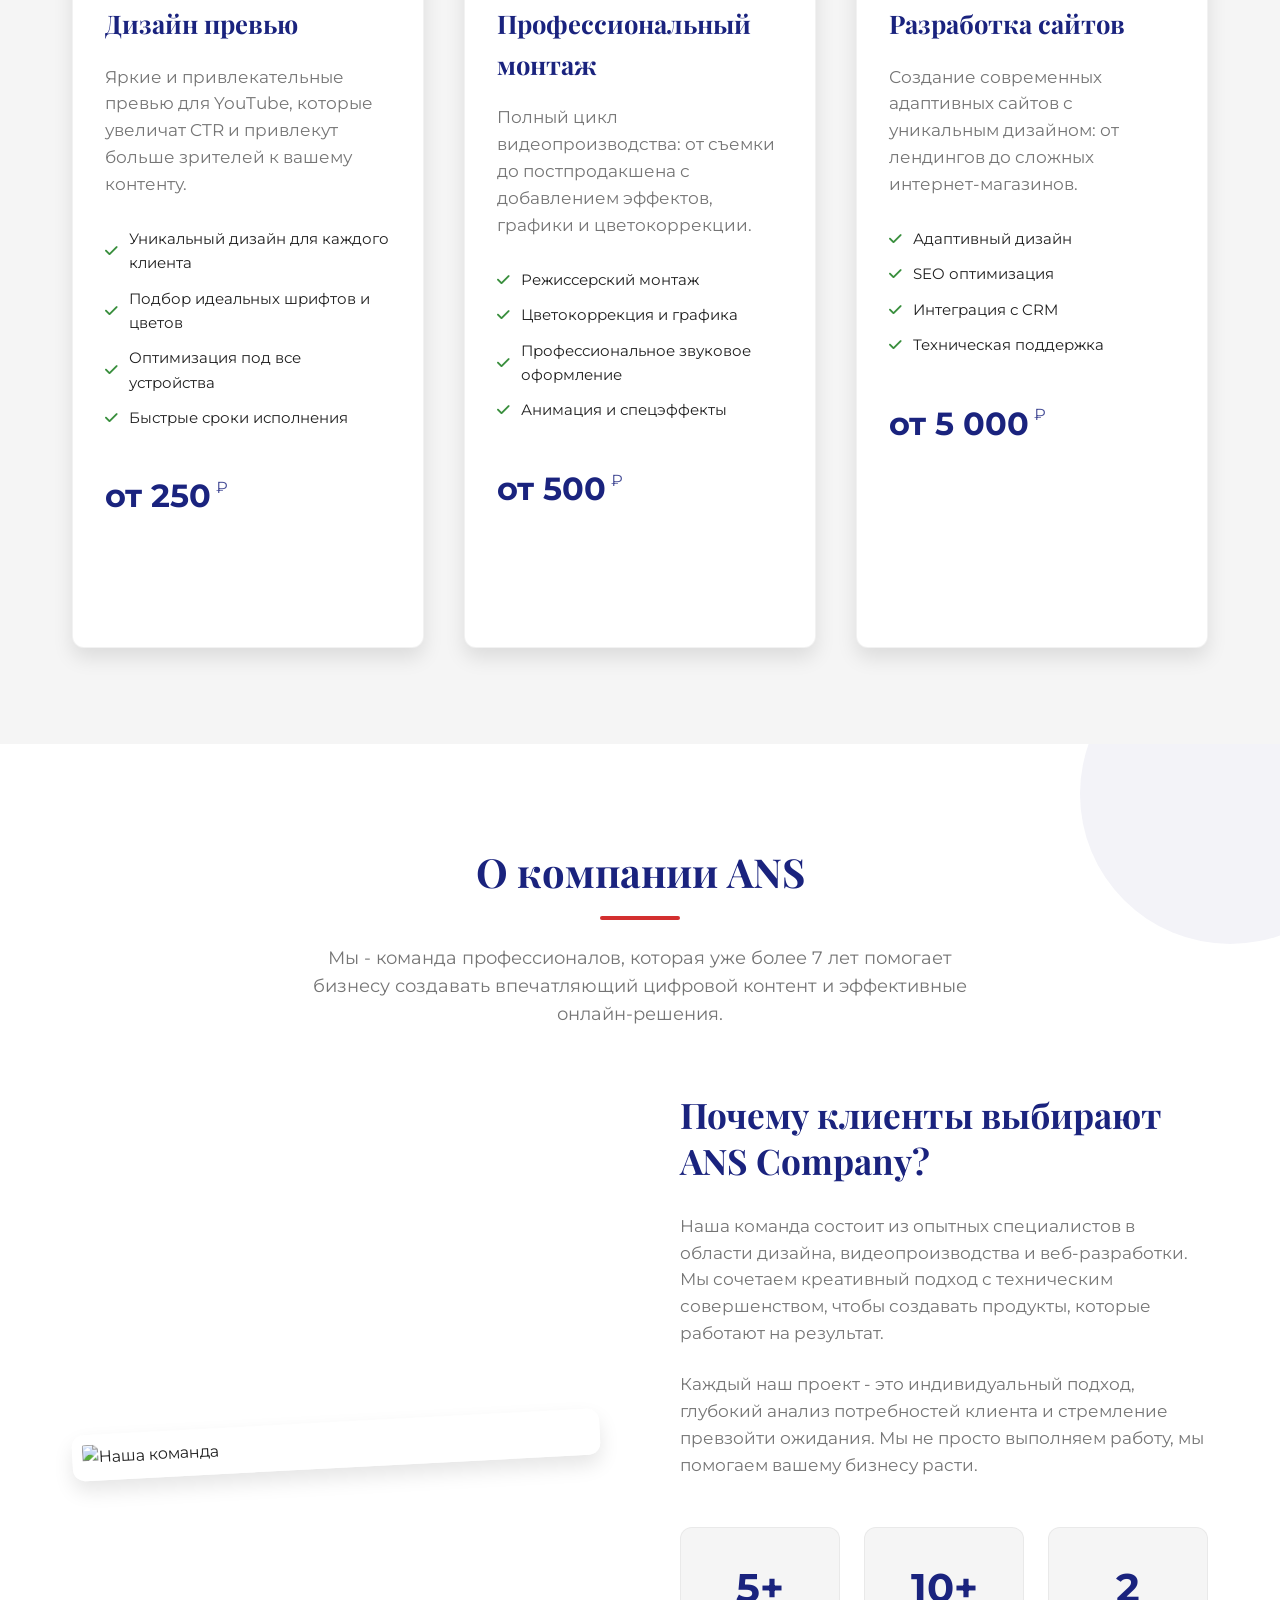
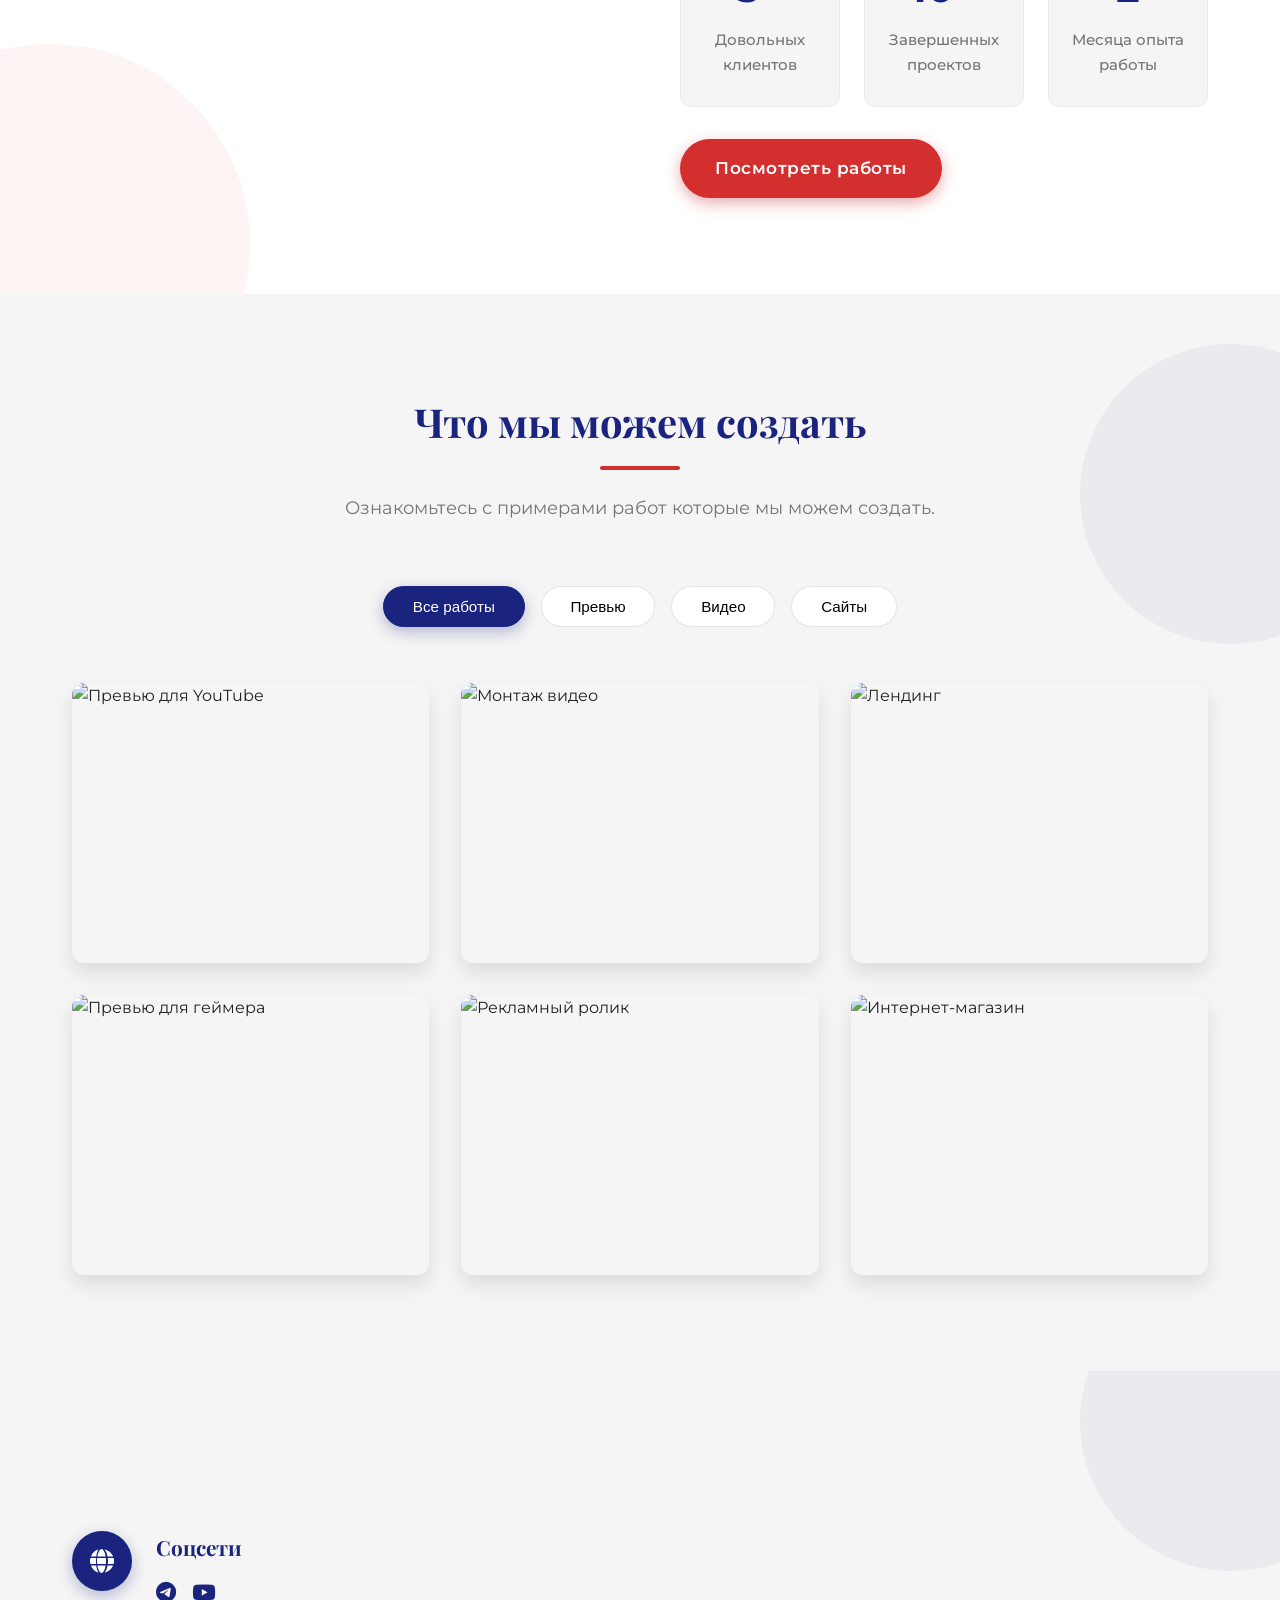
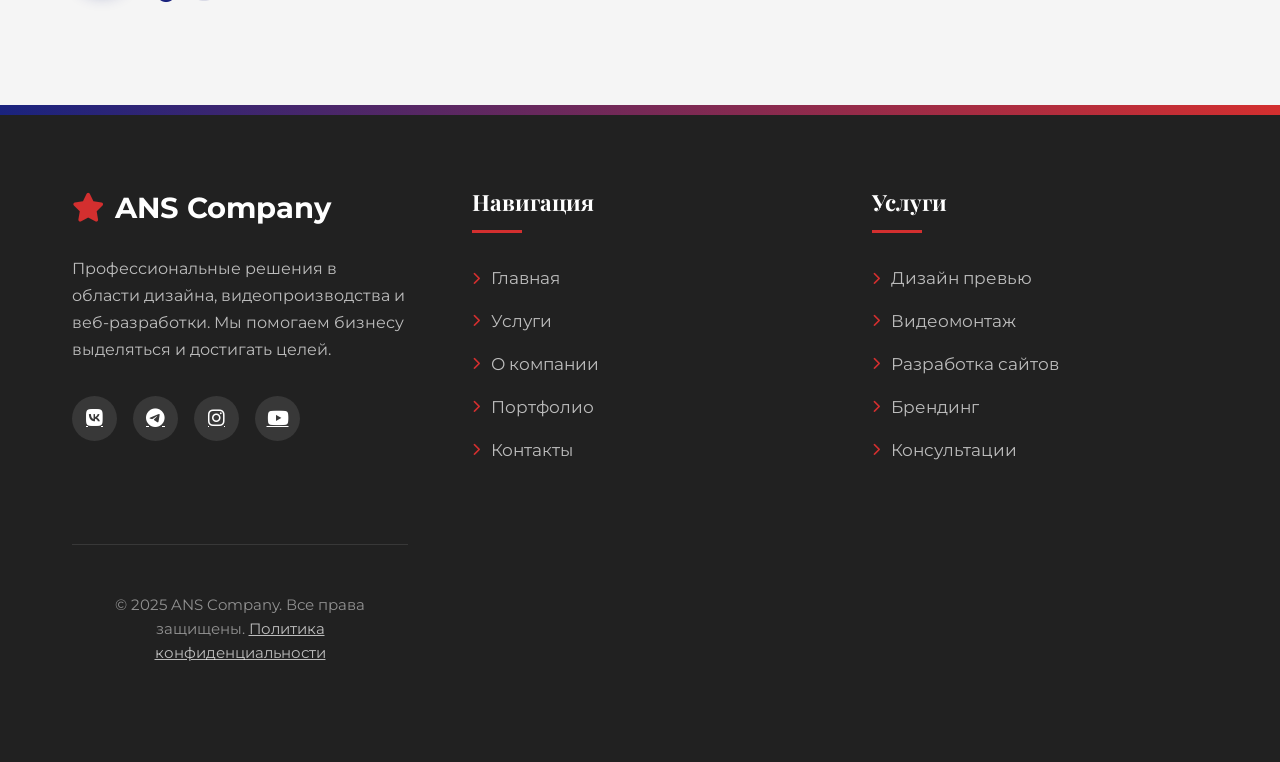
==== commit 1696a86a: "Update index.html" ====
--- a/index.html
+++ b/index.html
@@ -42,7 +42,7 @@
         <div class="container">
             <div class="hero-content">
                 <h1>Профессиональные медиа решения для вашего бизнеса
-Пока-что работаем в Teleram!
+Пока что работаем в Teleram!
 </h1>
                 <p>ANS Company - это креативные решения в области дизайна, видеопроизводства и веб-разработки, которые помогут вашему бизнесу выделиться на рынке</p>
                 <div>
@@ -452,3 +452,4 @@
     </script>
 </body>
 </html>
+
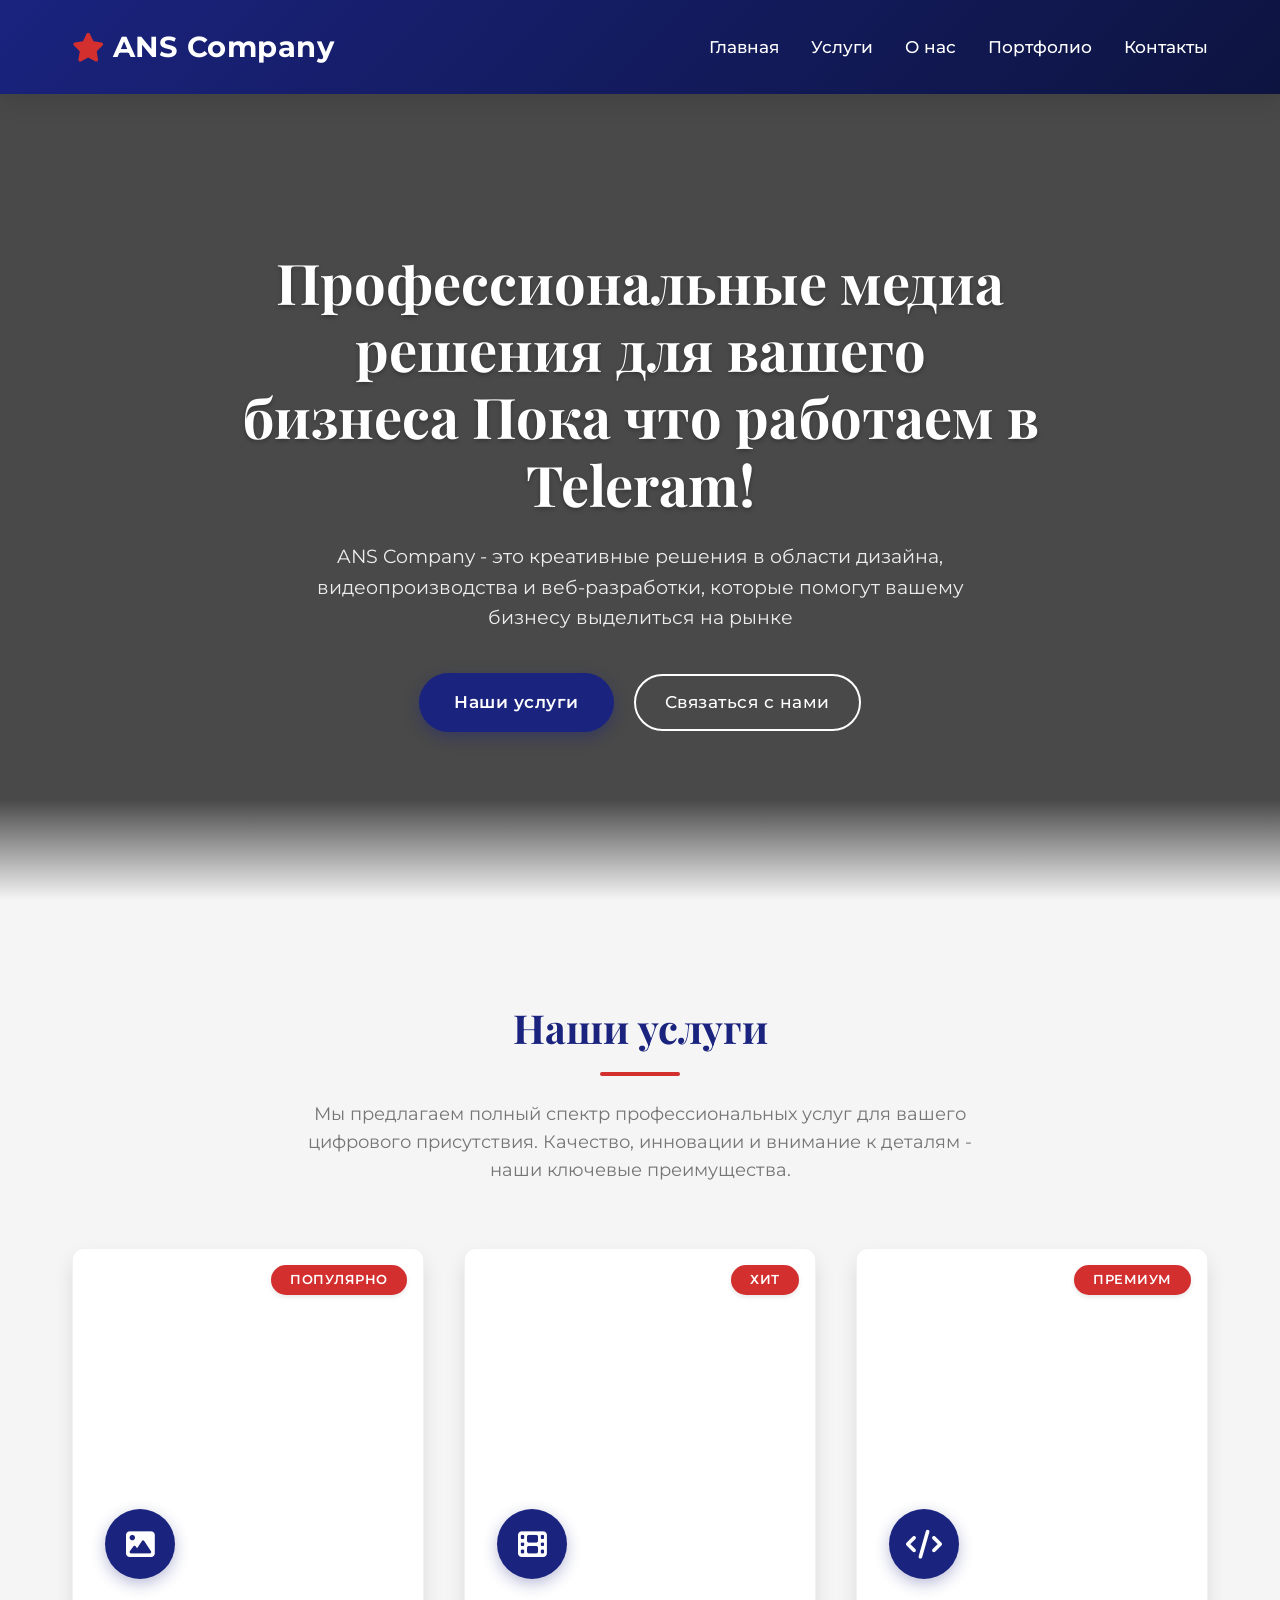
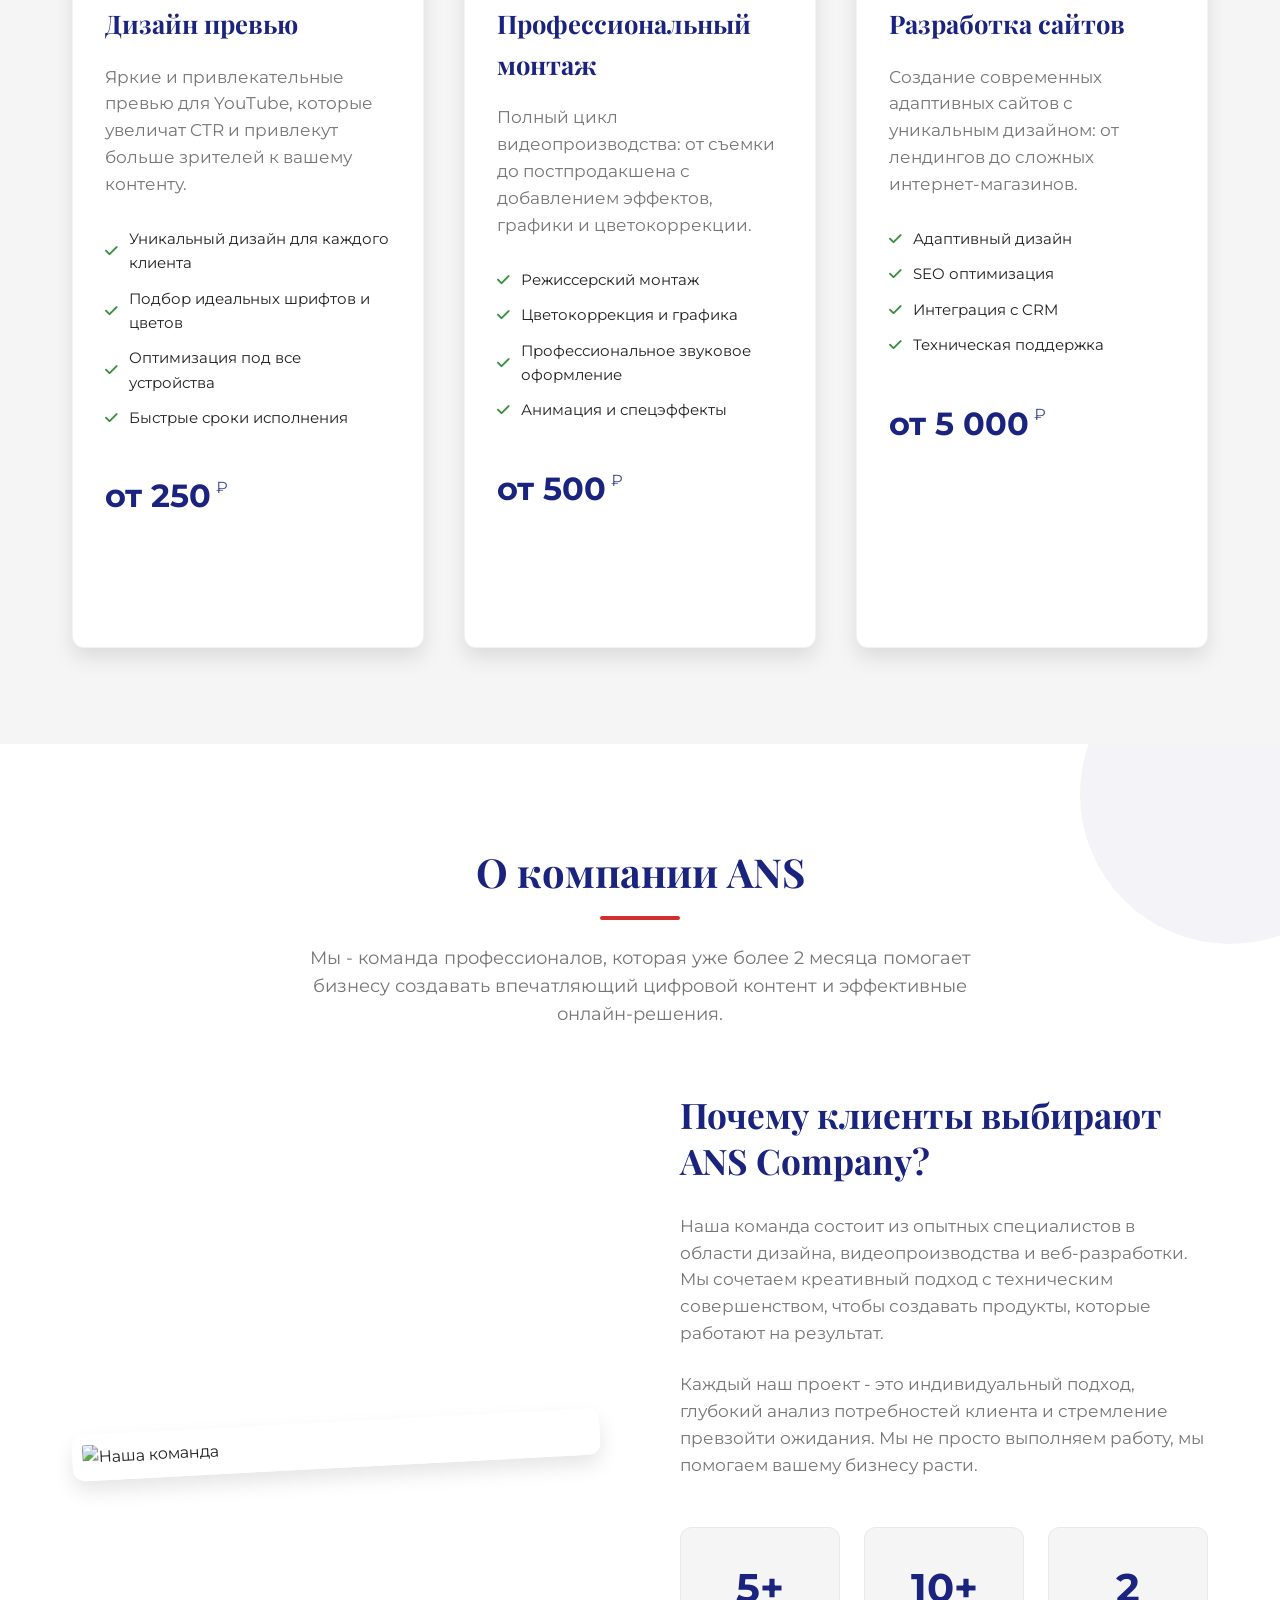
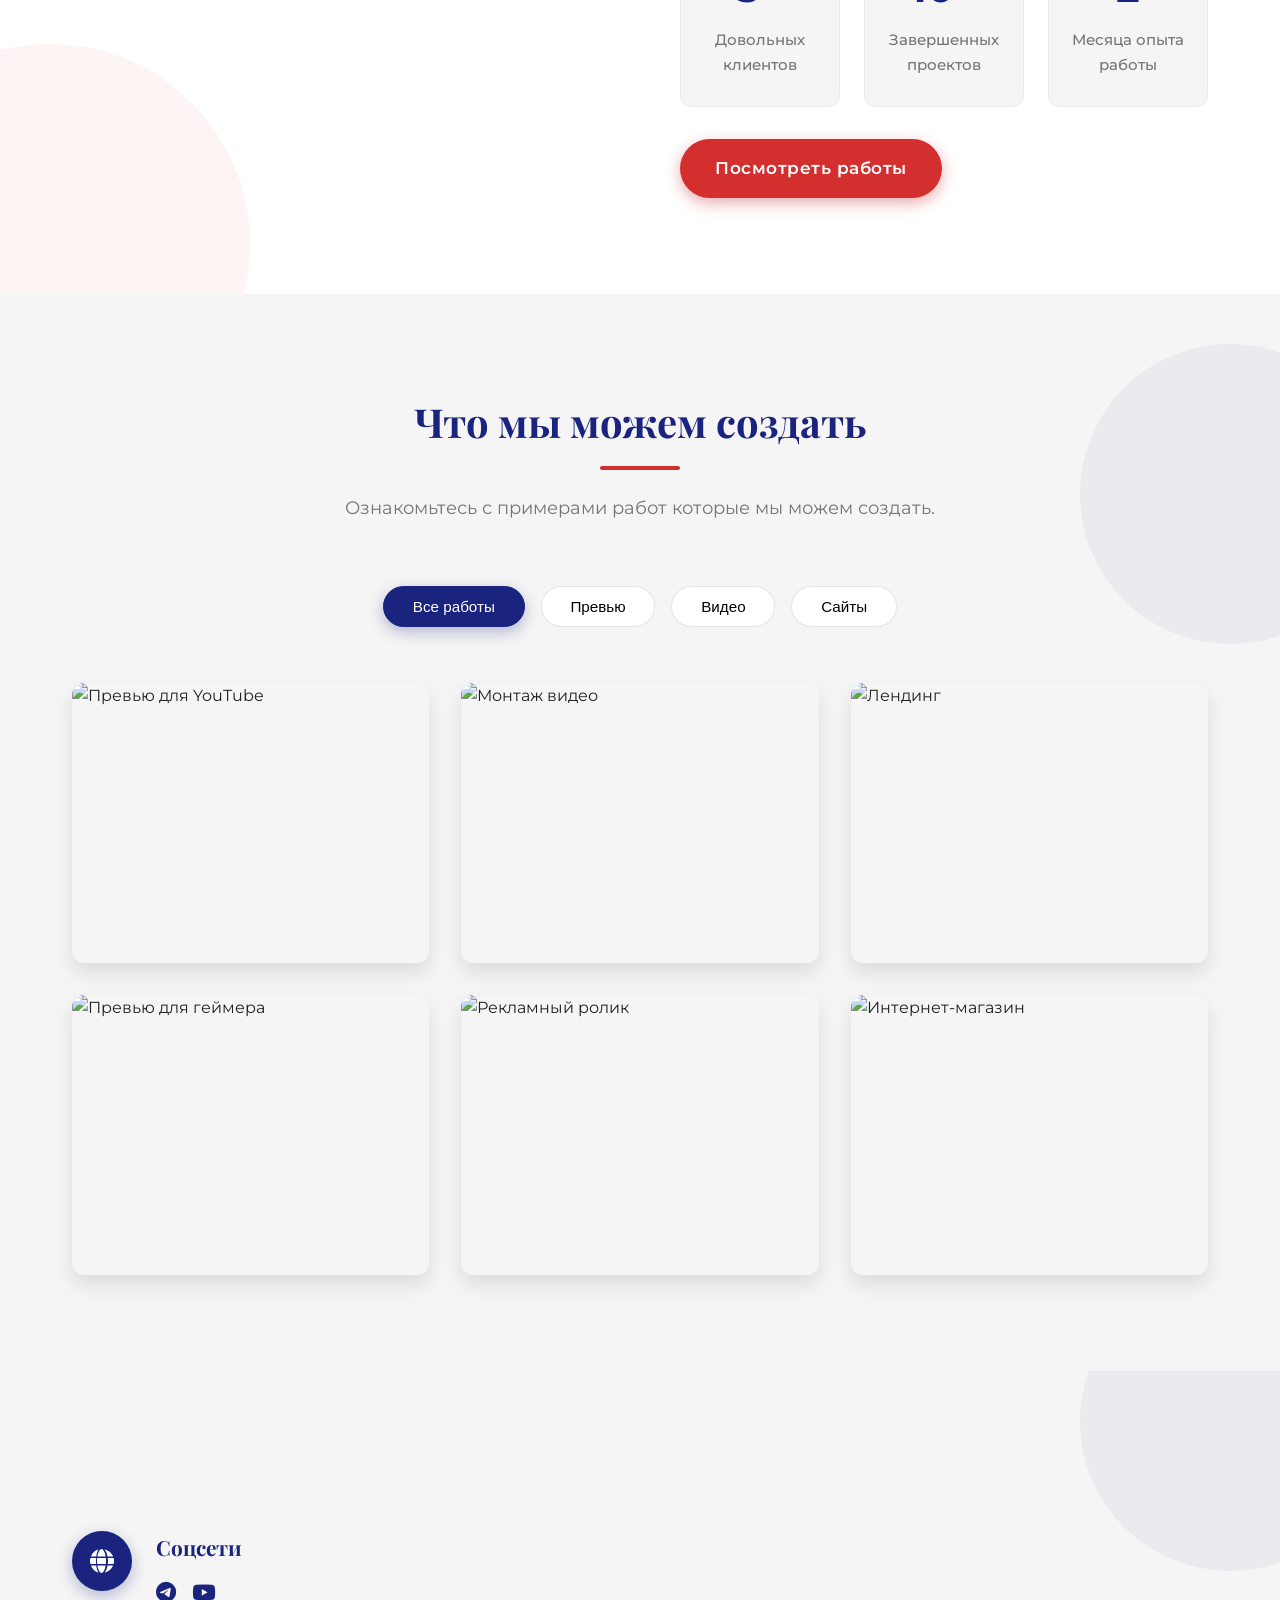
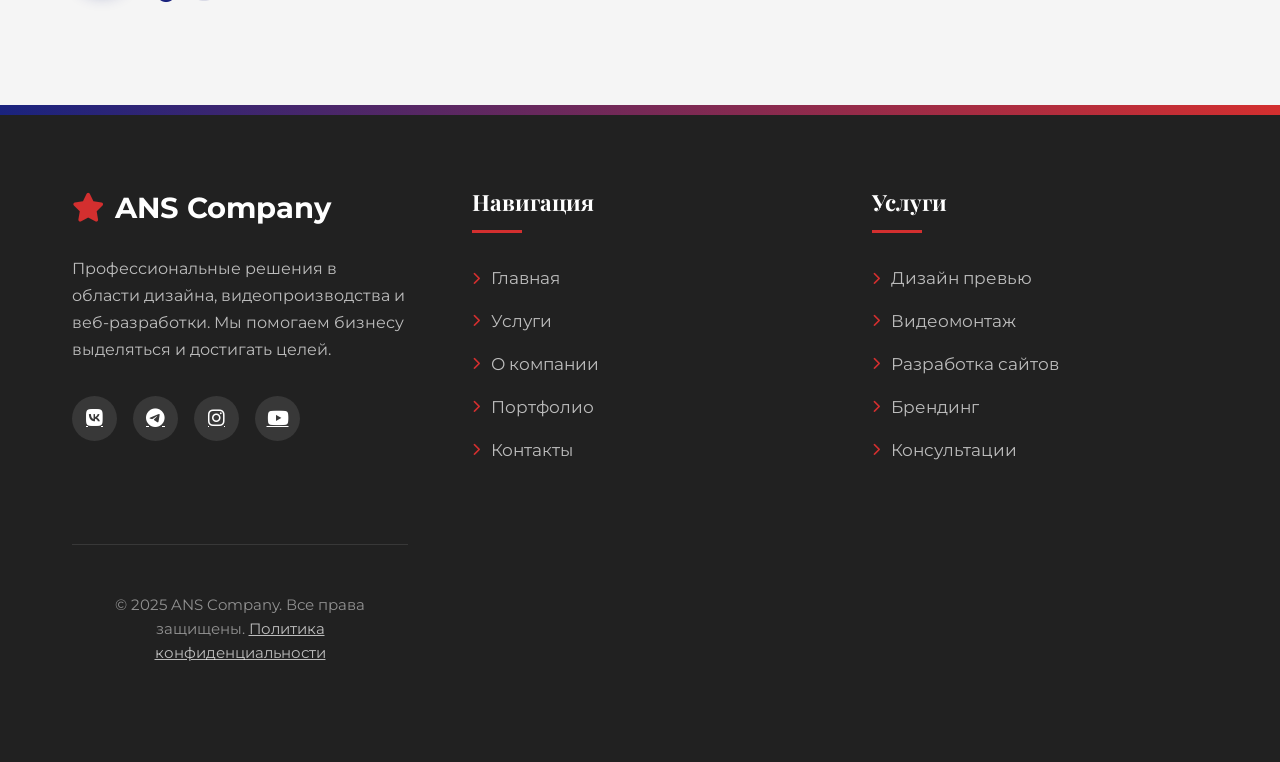
==== commit 2b6cbc29: "Update index.html" ====
--- a/index.html
+++ b/index.html
@@ -142,7 +142,7 @@
         <div class="container">
             <div class="section-title">
                 <h2>О компании ANS</h2>
-                <p>Мы - команда профессионалов, которая уже более 7 лет помогает бизнесу создавать впечатляющий цифровой контент и эффективные онлайн-решения.</p>
+                <p>Мы - команда профессионалов, которая уже более 2 месяца помогает бизнесу создавать впечатляющий цифровой контент и эффективные онлайн-решения.</p>
             </div>
             
             <div class="about-content">
@@ -325,7 +325,7 @@
     </footer>
 
     <!-- Back to Top Button -->
-    <a href="#" class="back-to-top" id="backToTop">
+    <a href="#home" class="back-to-top" id="backToTop">
         <i class="fas fa-arrow-up"></i>
     </a>
 
@@ -453,3 +453,5 @@
 </body>
 </html>
 
+
+
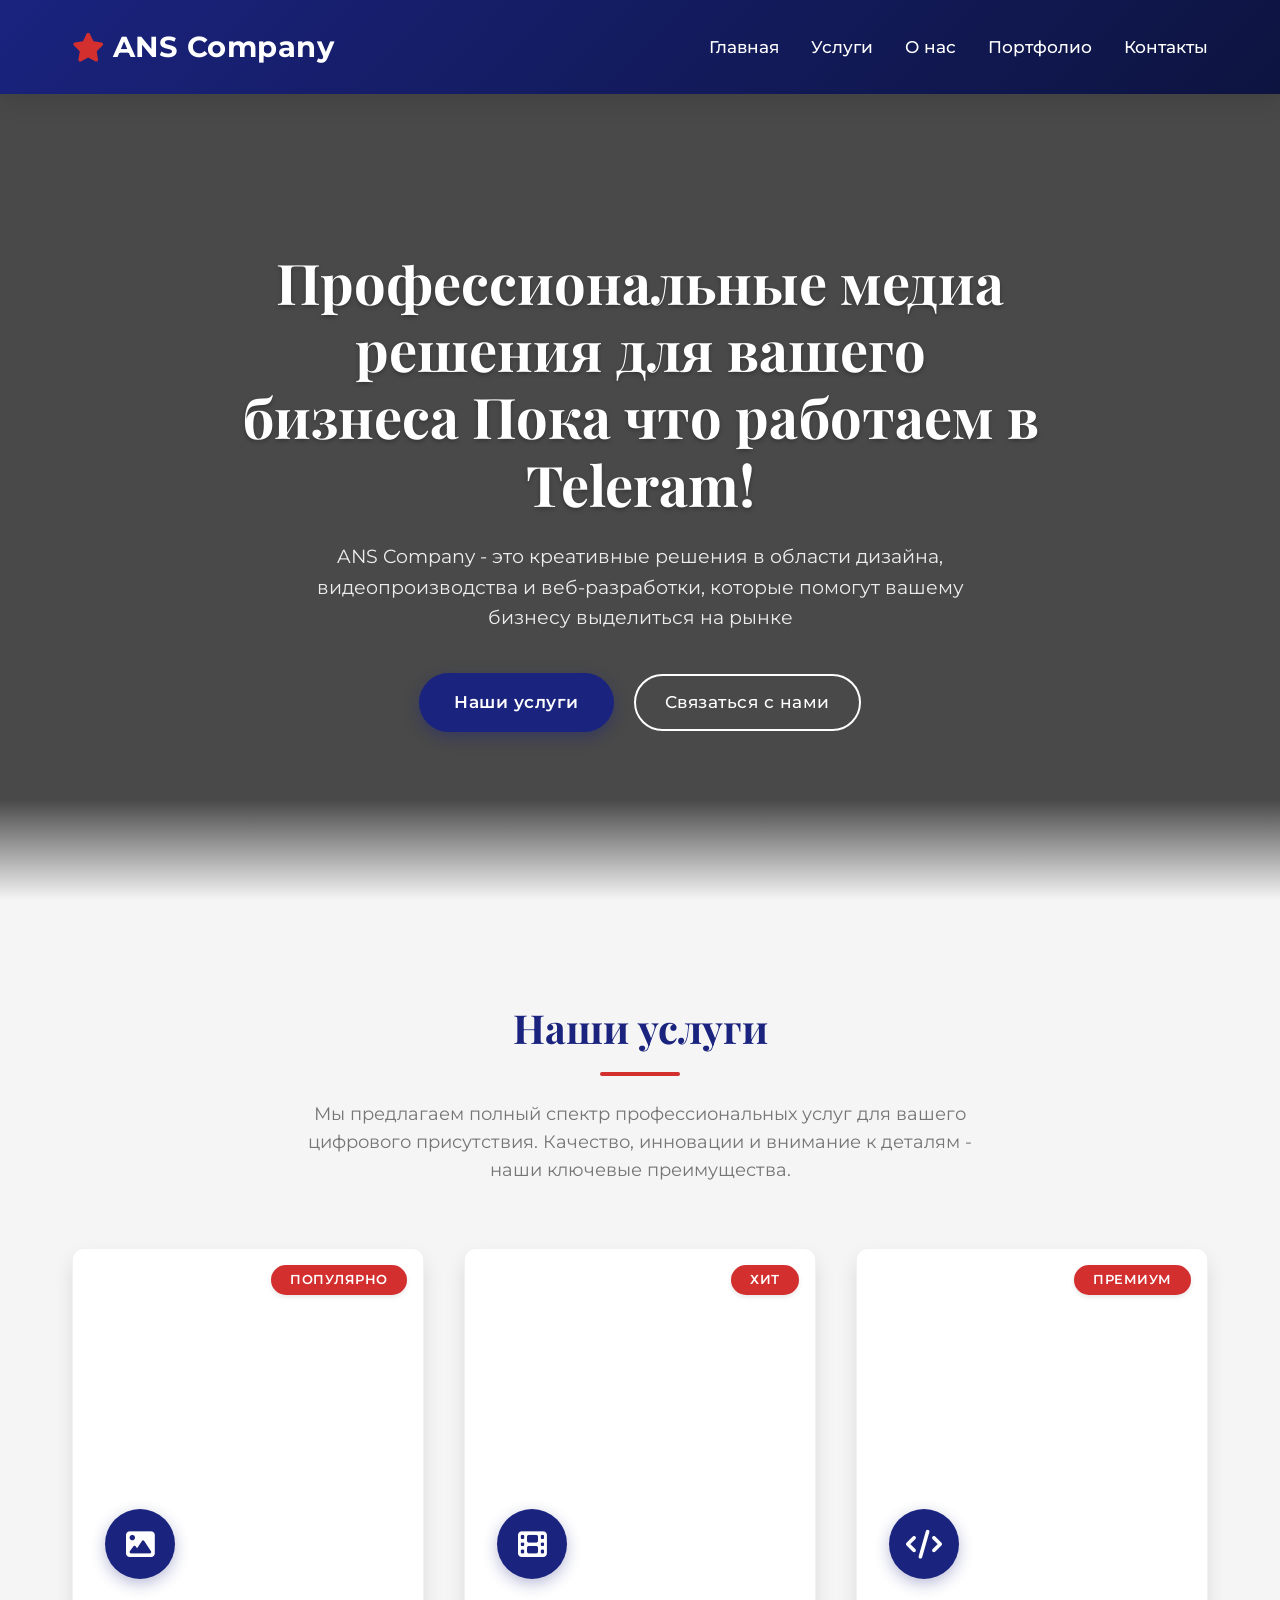
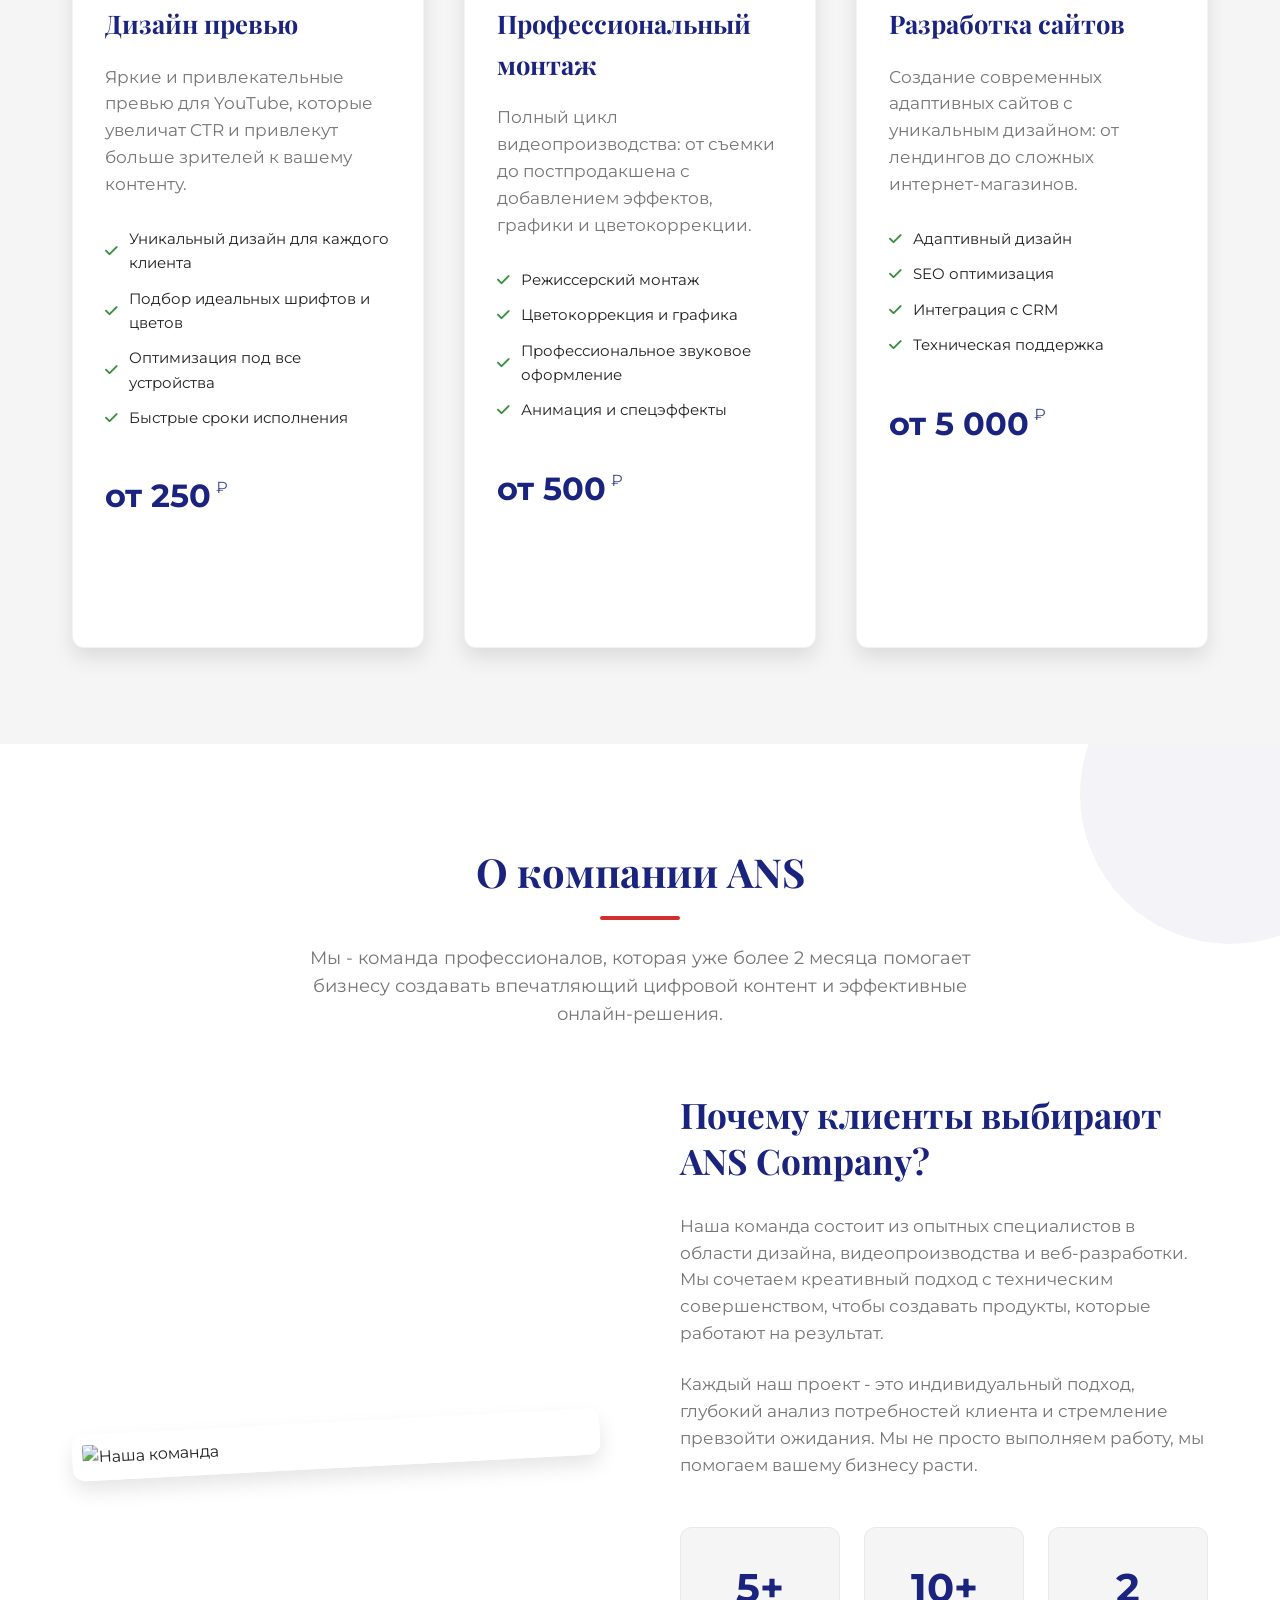
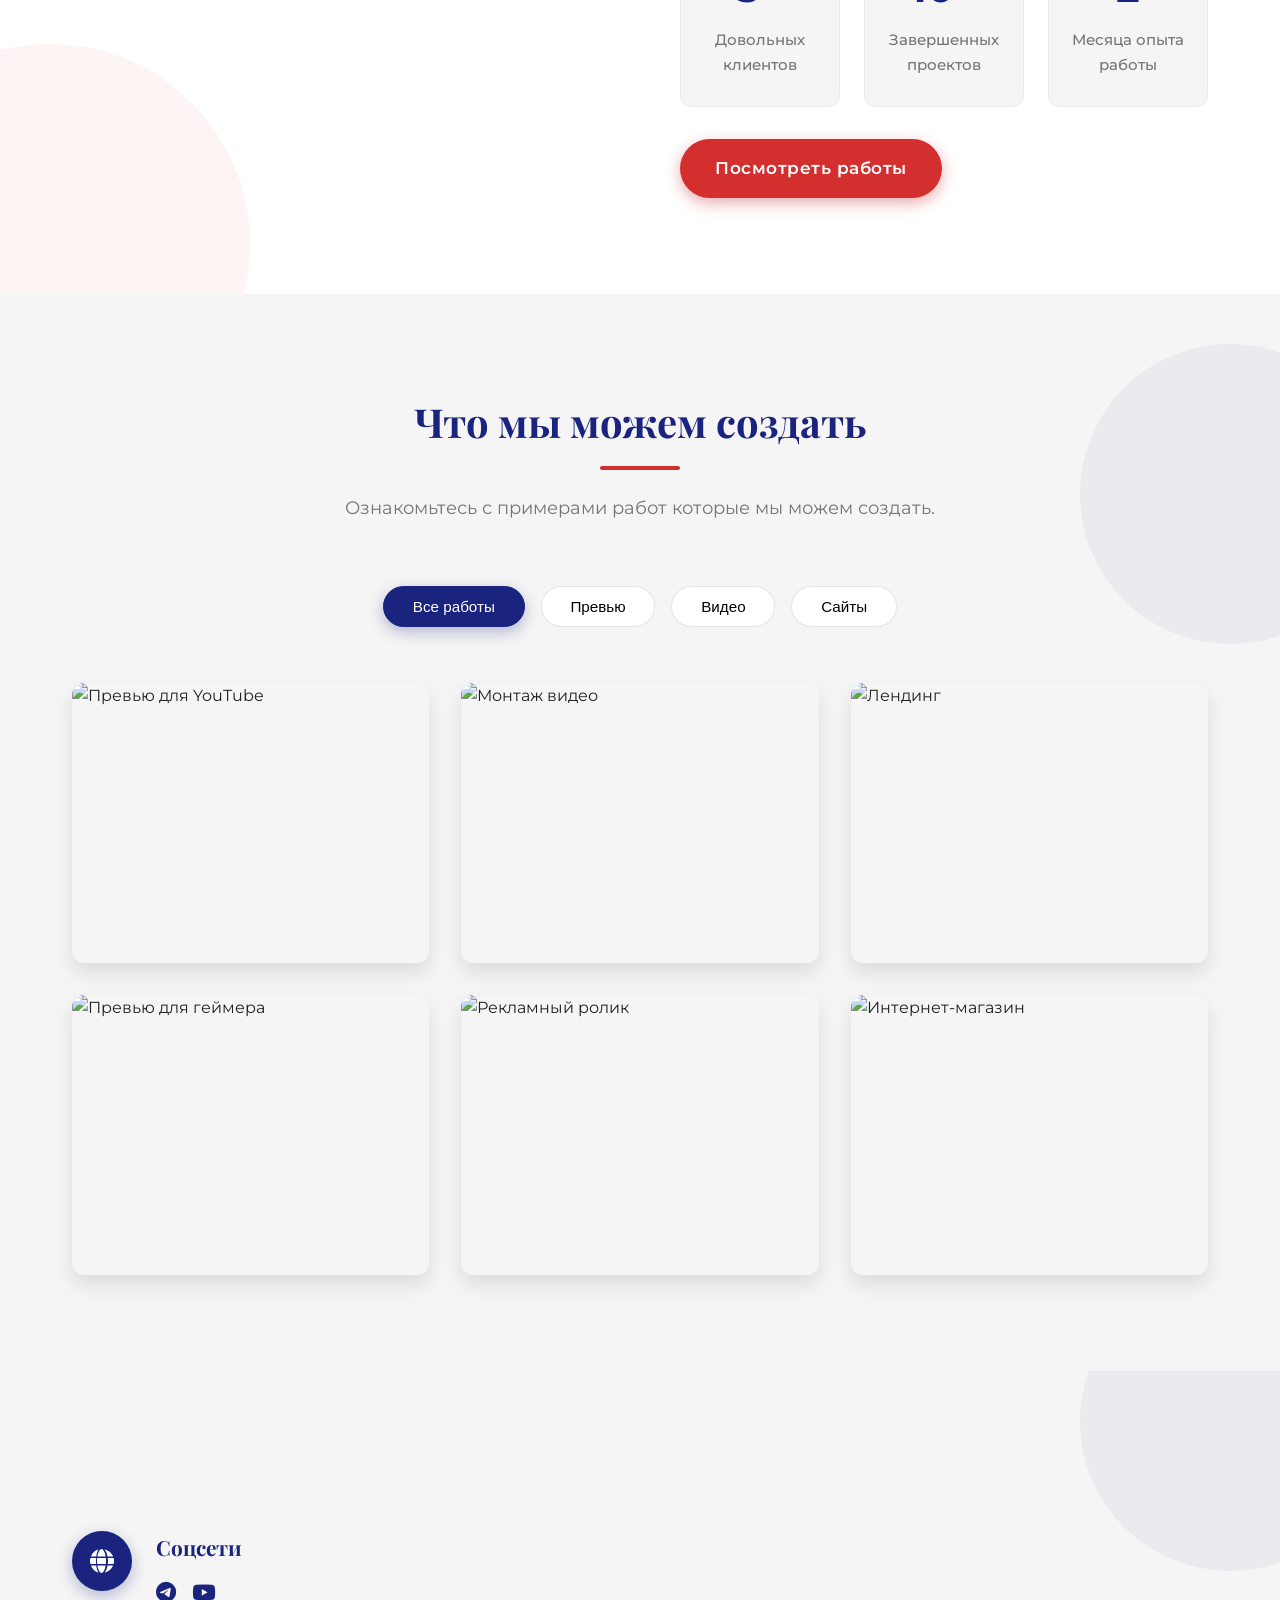
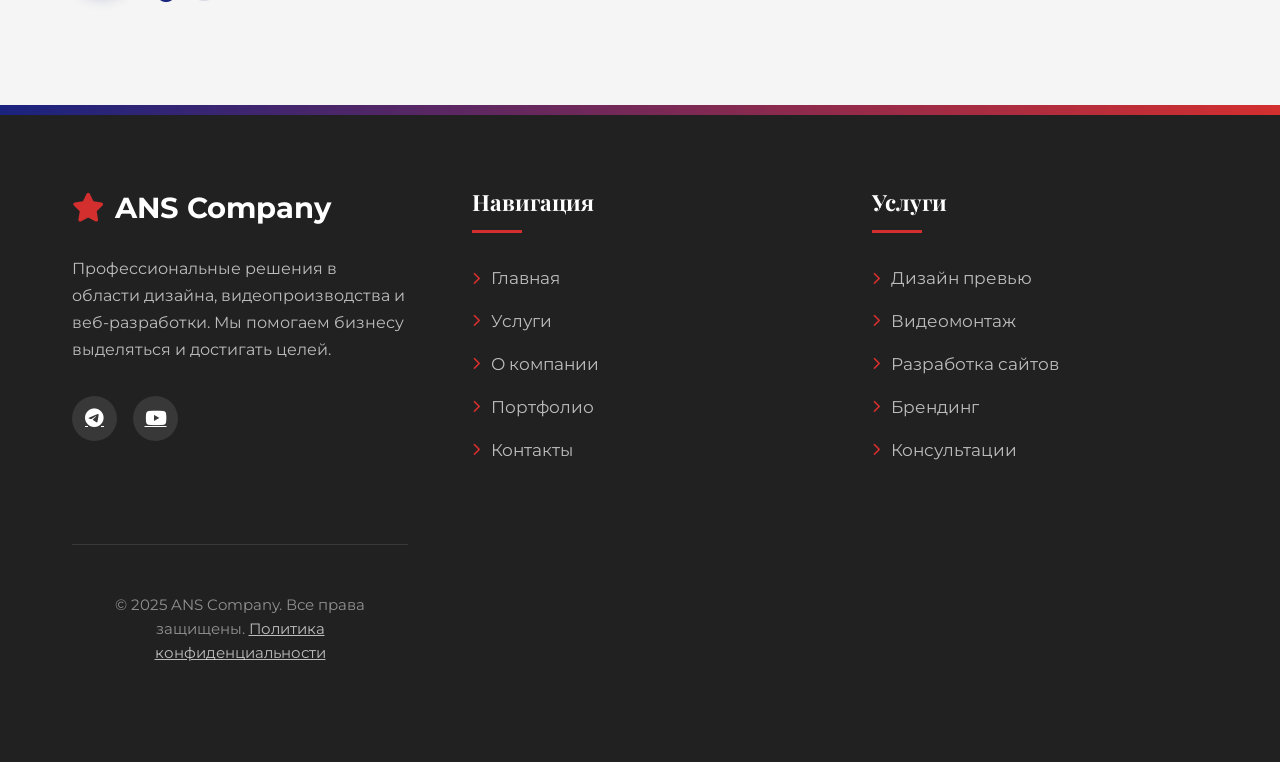
==== commit 0bee4bb7: "Update index.html" ====
--- a/index.html
+++ b/index.html
@@ -82,7 +82,7 @@
                         </ul>
                         
                         <div class="service-price">от 250 <span>₽</span></div>
-                        <a href="zakaz.html" class="btn btn-outline">Заказать</a>
+                        <a href="https://t.me/andcompanyi" class="btn btn-outline">Заказать</a>
                     </div>
                 </div>
                 
@@ -106,7 +106,7 @@
                         </ul>
                         
                         <div class="service-price">от 500 <span>₽</span></div>
-                        <a href="zakaz.html" class="btn btn-outline">Заказать</a>
+                        <a href="https://t.me/andcompanyi" class="btn btn-outline">Заказать</a>
                     </div>
                 </div>
                 
@@ -130,7 +130,7 @@
                         </ul>
                         
                         <div class="service-price">от 5 000 <span>₽</span></div>
-                        <a href="zakaz.html" class="btn btn-outline">Заказать</a>
+                        <a href="https://t.me/andcompanyi" class="btn btn-outline">Заказать</a>
                     </div>
                 </div>
             </div>
@@ -288,9 +288,7 @@
                     </div>
                     <p>Профессиональные решения в области дизайна, видеопроизводства и веб-разработки. Мы помогаем бизнесу выделяться и достигать целей.</p>
                     <div class="social-links">
-                        <a href="#" class="social-link"><i class="fab fa-vk"></i></a>
-                        <a href="#" class="social-link"><i class="fab fa-telegram"></i></a>
-                        <a href="#" class="social-link"><i class="fab fa-instagram"></i></a>
+                        <a href="https://t.me/anscompanyi" class="social-link"><i class="fab fa-telegram"></i></a>
                         <a href="#" class="social-link"><i class="fab fa-youtube"></i></a>
                     </div>
                 </div>
@@ -452,6 +450,3 @@
     </script>
 </body>
 </html>
-
-
-
